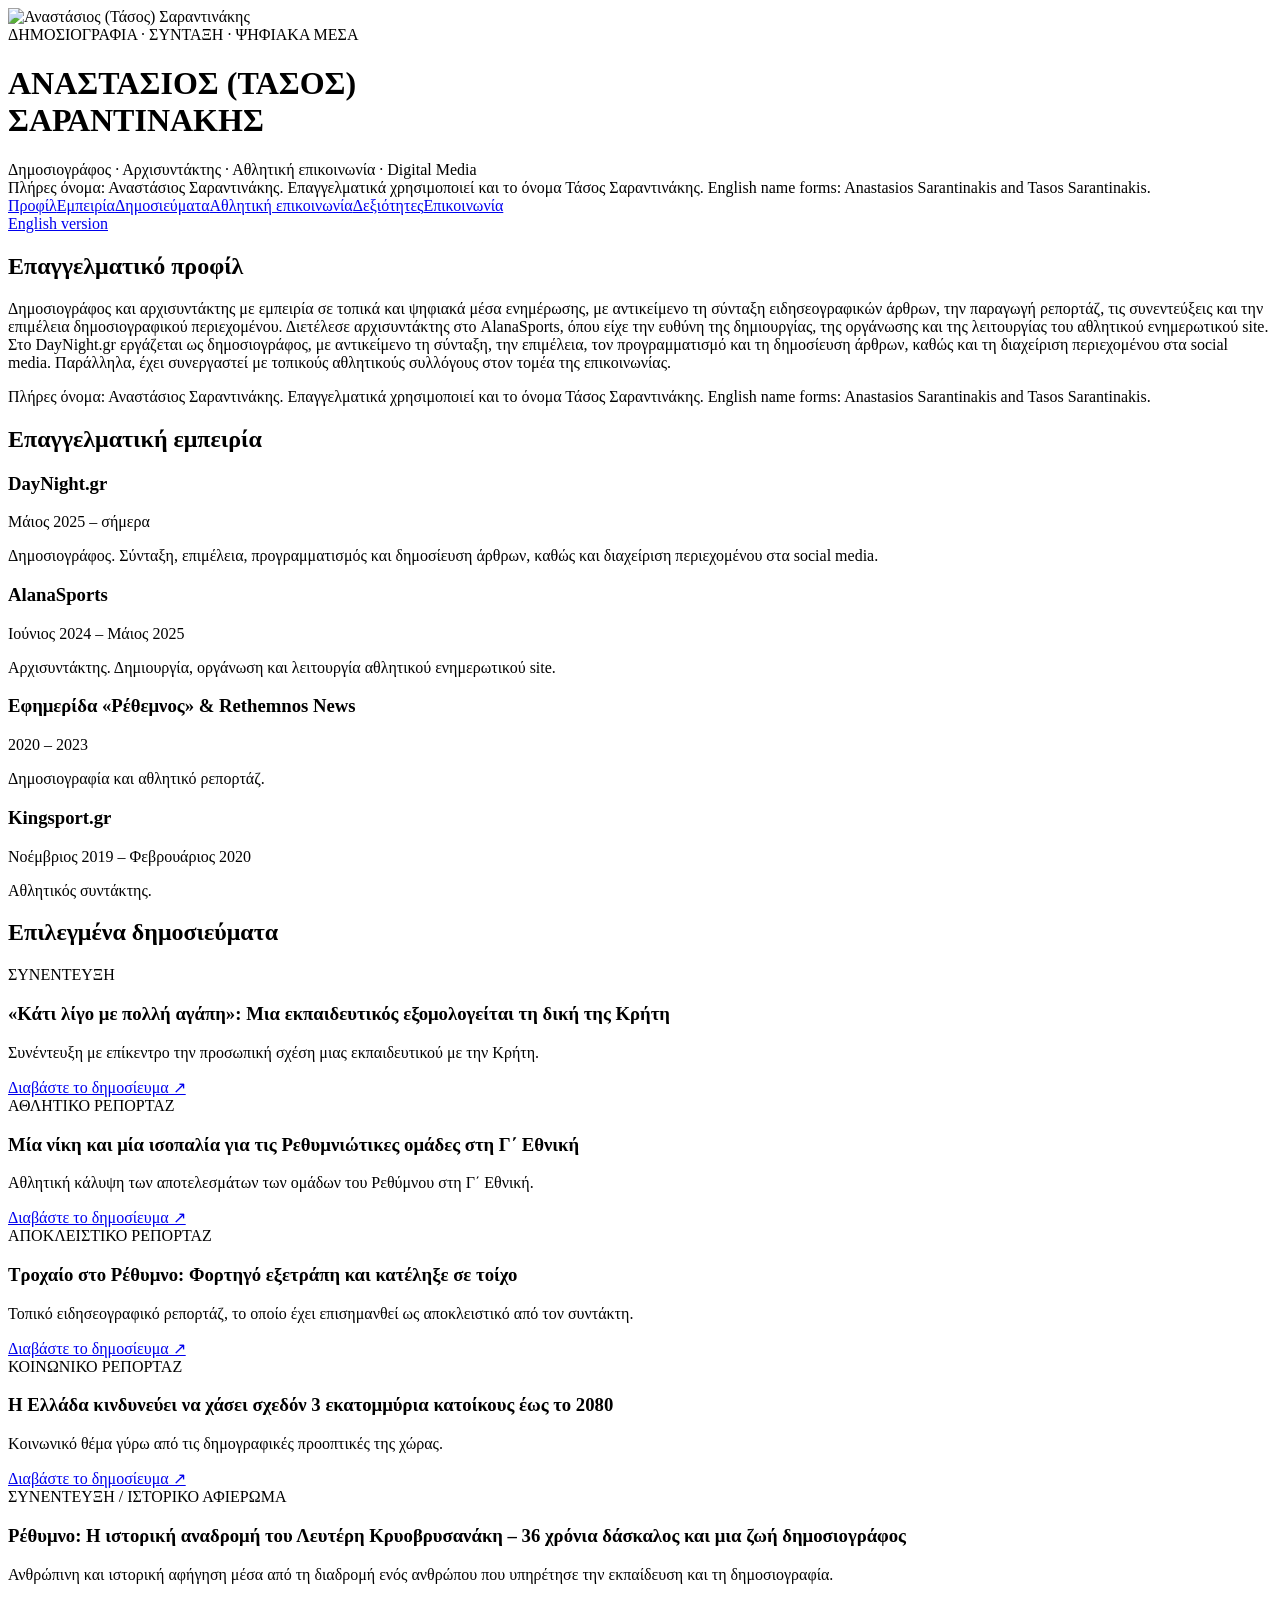
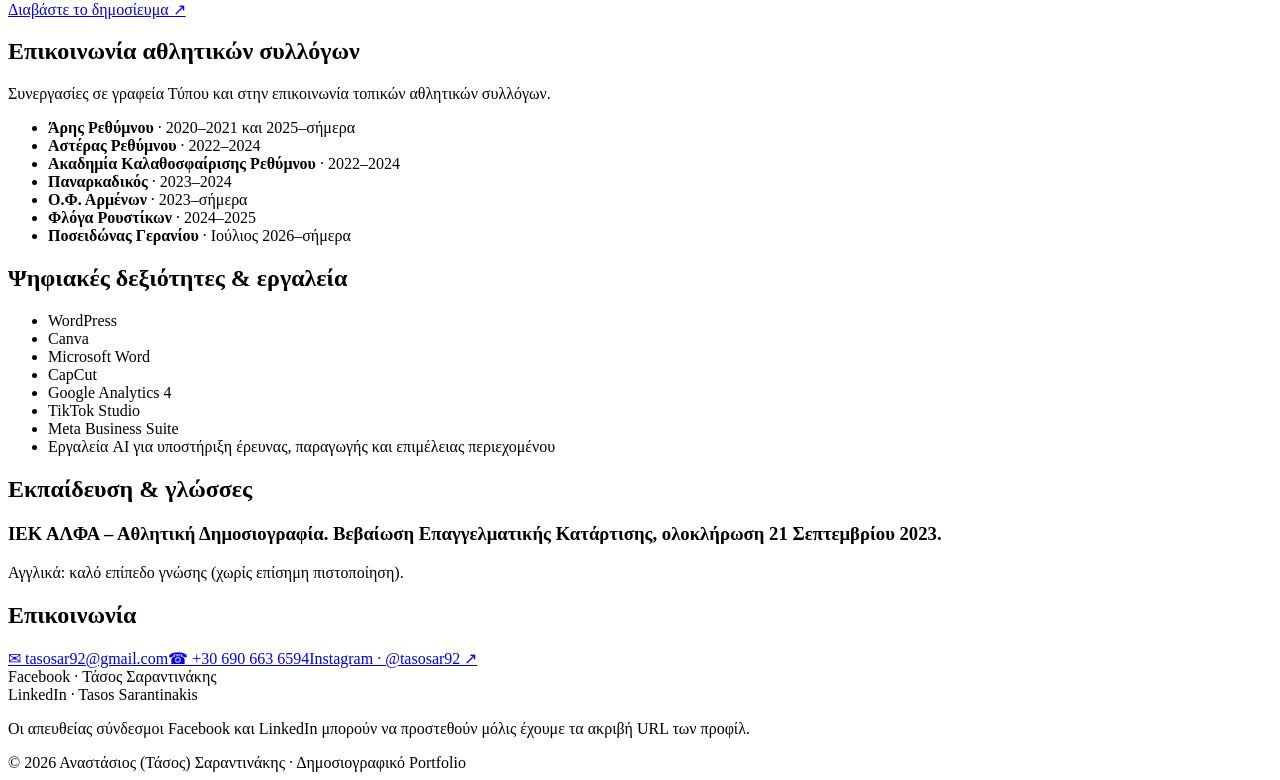
==== index.html @ f2f1db3d "Add files via upload" ====
<!doctype html>
<html lang="el"><head><meta charset="utf-8"><meta name="viewport" content="width=device-width,initial-scale=1">
<title>Αναστάσιος (Τάσος) Σαραντινάκης | Δημοσιογράφος</title><meta name="description" content="Το δημοσιογραφικό portfolio του Αναστάσιου (Τάσου) Σαραντινάκη: ρεπορτάζ, συνεντεύξεις, αθλητική επικοινωνία και ψηφιακά μέσα."><meta name="robots" content="index,follow,max-image-preview:large">
<meta name="author" content="Anastasios (Tasos) Sarantinakis"><meta name="keywords" content="Αναστάσιος Σαραντινάκης, Τάσος Σαραντινάκης, Anastasios Sarantinakis, Tasos Sarantinakis, journalist, δημοσιογράφος, sports journalist, αθλητική δημοσιογραφία">
<meta property="og:type" content="website"><meta property="og:title" content="Αναστάσιος (Τάσος) Σαραντινάκης | Δημοσιογράφος"><meta property="og:description" content="Το δημοσιογραφικό portfolio του Αναστάσιου (Τάσου) Σαραντινάκη: ρεπορτάζ, συνεντεύξεις, αθλητική επικοινωνία και ψηφιακά μέσα."><meta property="og:image" content="assets/tasos-sarantinakis.jpg"><meta name="twitter:card" content="summary_large_image">
<link rel="stylesheet" href="assets/style.css"><link rel="alternate" hreflang="el" href="index.html"><link rel="alternate" hreflang="en" href="en/index.html"><link rel="alternate" hreflang="x-default" href="index.html">
<script type="application/ld+json">{"@context":"https://schema.org","@type":"Person","name":"Anastasios Sarantinakis","alternateName":["Tasos Sarantinakis","Αναστάσιος Σαραντινάκης","Τάσος Σαραντινάκης"],"jobTitle":["Journalist","Editor","Sports Journalist"],"description":"Το δημοσιογραφικό portfolio του Αναστάσιου (Τάσου) Σαραντινάκη: ρεπορτάζ, συνεντεύξεις, αθλητική επικοινωνία και ψηφιακά μέσα.","image":"assets/tasos-sarantinakis.jpg","email":"mailto:tasosar92@gmail.com","telephone":"+306906636594","knowsLanguage":["Greek","English"],"sameAs":["https://www.instagram.com/tasosar92/"]}</script>
</head><body><header class="top"><div class="wrap hero"><img class="portrait" src="assets/tasos-sarantinakis.jpg" alt="Αναστάσιος (Τάσος) Σαραντινάκης"><div><div class="eyebrow">ΔΗΜΟΣΙΟΓΡΑΦΙΑ · ΣΥΝΤΑΞΗ · ΨΗΦΙΑΚΑ ΜΕΣΑ</div><h1>ΑΝΑΣΤΑΣΙΟΣ (ΤΑΣΟΣ)<br>ΣΑΡΑΝΤΙΝΑΚΗΣ</h1><div class="sub">Δημοσιογράφος · Αρχισυντάκτης · Αθλητική επικοινωνία · Digital Media</div><div class="aka">Πλήρες όνομα: Αναστάσιος Σαραντινάκης. Επαγγελματικά χρησιμοποιεί και το όνομα Τάσος Σαραντινάκης. English name forms: Anastasios Sarantinakis and Tasos Sarantinakis.</div><nav class="nav"><a href="#profile">Προφίλ</a><a href="#experience">Εμπειρία</a><a href="#publications">Δημοσιεύματα</a><a href="#sports">Αθλητική επικοινωνία</a><a href="#skills">Δεξιότητες</a><a href="#contact">Επικοινωνία</a></nav><a class="lang" href="en/index.html">English version</a></div></div></header>
<main class="wrap main"><section class="section" id="profile"><h2>Επαγγελματικό προφίλ</h2><p class="lead">Δημοσιογράφος και αρχισυντάκτης με εμπειρία σε τοπικά και ψηφιακά μέσα ενημέρωσης, με αντικείμενο τη σύνταξη ειδησεογραφικών άρθρων, την παραγωγή ρεπορτάζ, τις συνεντεύξεις και την επιμέλεια δημοσιογραφικού περιεχομένου. Διετέλεσε αρχισυντάκτης στο AlanaSports, όπου είχε την ευθύνη της δημιουργίας, της οργάνωσης και της λειτουργίας του αθλητικού ενημερωτικού site. Στο DayNight.gr εργάζεται ως δημοσιογράφος, με αντικείμενο τη σύνταξη, την επιμέλεια, τον προγραμματισμό και τη δημοσίευση άρθρων, καθώς και τη διαχείριση περιεχομένου στα social media. Παράλληλα, έχει συνεργαστεί με τοπικούς αθλητικούς συλλόγους στον τομέα της επικοινωνίας.</p><div class="identity-note">Πλήρες όνομα: Αναστάσιος Σαραντινάκης. Επαγγελματικά χρησιμοποιεί και το όνομα Τάσος Σαραντινάκης. English name forms: Anastasios Sarantinakis and Tasos Sarantinakis.</div></section>
<section class="section" id="experience"><h2>Επαγγελματική εμπειρία</h2><div class="grid"><div class="card"><h3>DayNight.gr</h3><div class="date">Μάιος 2025 – σήμερα</div><p>Δημοσιογράφος. Σύνταξη, επιμέλεια, προγραμματισμός και δημοσίευση άρθρων, καθώς και διαχείριση περιεχομένου στα social media.</p></div><div class="card"><h3>AlanaSports</h3><div class="date">Ιούνιος 2024 – Μάιος 2025</div><p>Αρχισυντάκτης. Δημιουργία, οργάνωση και λειτουργία αθλητικού ενημερωτικού site.</p></div><div class="card"><h3>Εφημερίδα «Ρέθεμνος» & Rethemnos News</h3><div class="date">2020 – 2023</div><p>Δημοσιογραφία και αθλητικό ρεπορτάζ.</p></div><div class="card"><h3>Kingsport.gr</h3><div class="date">Νοέμβριος 2019 – Φεβρουάριος 2020</div><p>Αθλητικός συντάκτης.</p></div></div></section>
<section class="section" id="publications"><h2>Επιλεγμένα δημοσιεύματα</h2><div class="grid"><article class="card pub"><span class="tag">ΣΥΝΕΝΤΕΥΞΗ</span><h3>«Κάτι λίγο με πολλή αγάπη»: Μια εκπαιδευτικός εξομολογείται τη δική της Κρήτη</h3><p>Συνέντευξη με επίκεντρο την προσωπική σχέση μιας εκπαιδευτικού με την Κρήτη.</p><a href="https://www.daynight.gr/kriti/rethymno/kati-ligo-me-polli-agapi-mia-ekpaideftikos-exomologeitai-ti-diki-tis-kriti/" target="_blank" rel="noopener">Διαβάστε το δημοσίευμα ↗</a></article><article class="card pub"><span class="tag">ΑΘΛΗΤΙΚΟ ΡΕΠΟΡΤΑΖ</span><h3>Μία νίκη και μία ισοπαλία για τις Ρεθυμνιώτικες ομάδες στη Γ΄ Εθνική</h3><p>Αθλητική κάλυψη των αποτελεσμάτων των ομάδων του Ρεθύμνου στη Γ΄ Εθνική.</p><a href="https://www.daynight.gr/plus/sports/podosfairo/mia-niki-kai-mia-isopalia-gia-tis-rethymniotikes-omades-sti-g%CE%84-ethniki/" target="_blank" rel="noopener">Διαβάστε το δημοσίευμα ↗</a></article><article class="card pub"><span class="tag">ΑΠΟΚΛΕΙΣΤΙΚΟ ΡΕΠΟΡΤΑΖ</span><h3>Τροχαίο στο Ρέθυμνο: Φορτηγό εξετράπη και κατέληξε σε τοίχο</h3><p>Τοπικό ειδησεογραφικό ρεπορτάζ, το οποίο έχει επισημανθεί ως αποκλειστικό από τον συντάκτη.</p><a href="https://www.daynight.gr/kriti/rethymno/trochaio-sto-rethymno-fortigo-exetrapi-kai-katelixe-se-toichof/" target="_blank" rel="noopener">Διαβάστε το δημοσίευμα ↗</a></article><article class="card pub"><span class="tag">ΚΟΙΝΩΝΙΚΟ ΡΕΠΟΡΤΑΖ</span><h3>Η Ελλάδα κινδυνεύει να χάσει σχεδόν 3 εκατομμύρια κατοίκους έως το 2080</h3><p>Κοινωνικό θέμα γύρω από τις δημογραφικές προοπτικές της χώρας.</p><a href="https://www.daynight.gr/ellada/society/i-ellada-kindynevei-na-chasei-schedon-3-ekatommyria-katoikous-eos-to-2080/" target="_blank" rel="noopener">Διαβάστε το δημοσίευμα ↗</a></article><article class="card pub"><span class="tag">ΣΥΝΕΝΤΕΥΞΗ / ΙΣΤΟΡΙΚΟ ΑΦΙΕΡΩΜΑ</span><h3>Ρέθυμνο: Η ιστορική αναδρομή του Λευτέρη Κρυοβρυσανάκη – 36 χρόνια δάσκαλος και μια ζωή δημοσιογράφος</h3><p>Ανθρώπινη και ιστορική αφήγηση μέσα από τη διαδρομή ενός ανθρώπου που υπηρέτησε την εκπαίδευση και τη δημοσιογραφία.</p><a href="https://www.daynight.gr/kriti/rethymno/rethymno-i-istoriki-anadromi-tou-lefteri-kryovrysanaki-36-chronia-daskalos-kai-mia-zoi-dimosiografos/" target="_blank" rel="noopener">Διαβάστε το δημοσίευμα ↗</a></article></div></section>
<section class="section" id="sports"><h2>Επικοινωνία αθλητικών συλλόγων</h2><p>Συνεργασίες σε γραφεία Τύπου και στην επικοινωνία τοπικών αθλητικών συλλόγων.</p><ul class="clubs"><li><strong>Άρης Ρεθύμνου</strong> <span class="muted">· 2020–2021 και 2025–σήμερα</span></li><li><strong>Αστέρας Ρεθύμνου</strong> <span class="muted">· 2022–2024</span></li><li><strong>Ακαδημία Καλαθοσφαίρισης Ρεθύμνου</strong> <span class="muted">· 2022–2024</span></li><li><strong>Παναρκαδικός</strong> <span class="muted">· 2023–2024</span></li><li><strong>Ο.Φ. Αρμένων</strong> <span class="muted">· 2023–σήμερα</span></li><li><strong>Φλόγα Ρουστίκων</strong> <span class="muted">· 2024–2025</span></li><li><strong>Ποσειδώνας Γερανίου</strong> <span class="muted">· Ιούλιος 2026–σήμερα</span></li></ul></section>
<section class="section" id="skills"><h2>Ψηφιακές δεξιότητες & εργαλεία</h2><ul class="skills"><li>WordPress</li><li>Canva</li><li>Microsoft Word</li><li>CapCut</li><li>Google Analytics 4</li><li>TikTok Studio</li><li>Meta Business Suite</li><li>Εργαλεία AI για υποστήριξη έρευνας, παραγωγής και επιμέλειας περιεχομένου</li></ul></section>
<section class="section" id="education"><h2>Εκπαίδευση & γλώσσες</h2><div class="card"><h3>ΙΕΚ ΑΛΦΑ – Αθλητική Δημοσιογραφία. Βεβαίωση Επαγγελματικής Κατάρτισης, ολοκλήρωση 21 Σεπτεμβρίου 2023.</h3><p>Αγγλικά: καλό επίπεδο γνώσης (χωρίς επίσημη πιστοποίηση).</p></div></section>
<section class="section" id="contact"><h2>Επικοινωνία</h2><div class="contact"><a href="mailto:tasosar92@gmail.com">✉ tasosar92@gmail.com</a><a href="tel:+306906636594">☎ +30 690 663 6594</a><a href="https://www.instagram.com/tasosar92/" target="_blank" rel="noopener">Instagram · @tasosar92 ↗</a><div>Facebook · Τάσος Σαραντινάκης</div><div>LinkedIn · Tasos Sarantinakis</div></div><p class="small">Οι απευθείας σύνδεσμοι Facebook και LinkedIn μπορούν να προστεθούν μόλις έχουμε τα ακριβή URL των προφίλ.</p></section>
<footer class="footer">© 2026 Αναστάσιος (Τάσος) Σαραντινάκης · Δημοσιογραφικό Portfolio</footer></main></body></html>
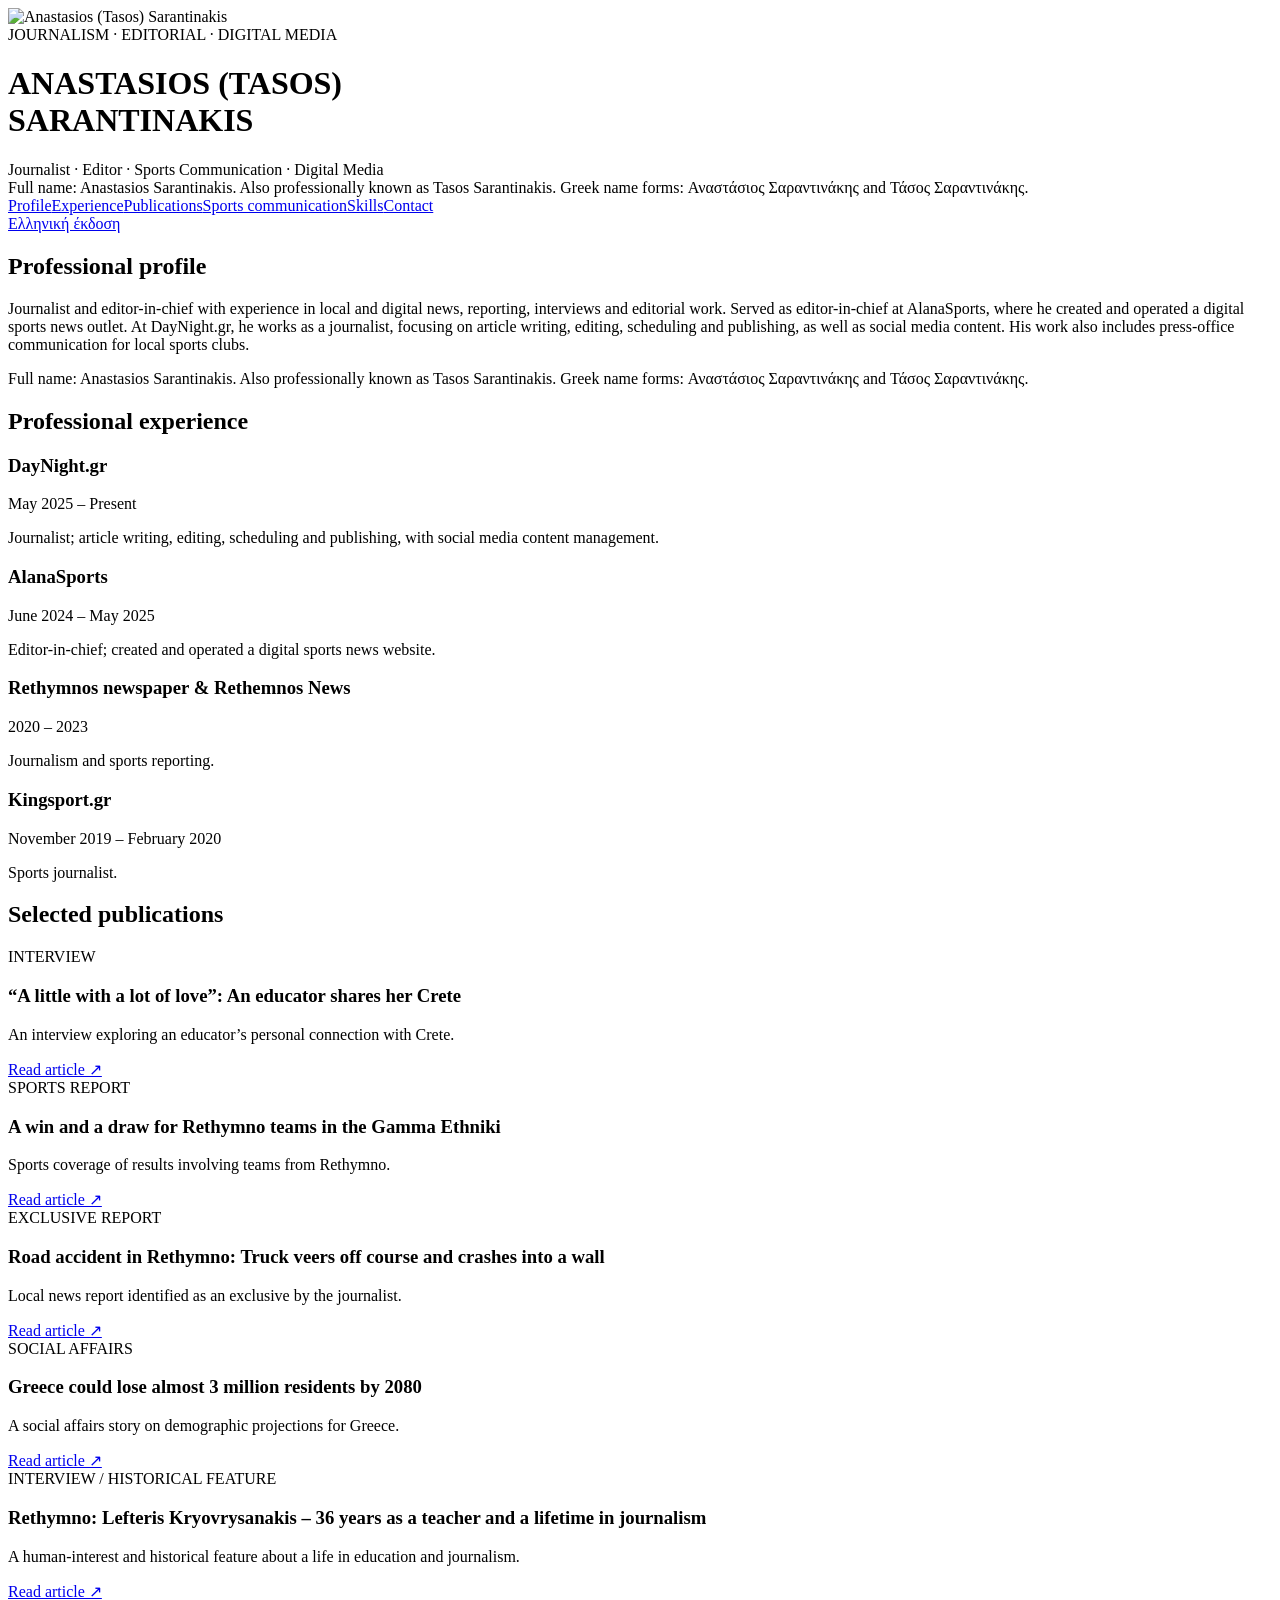
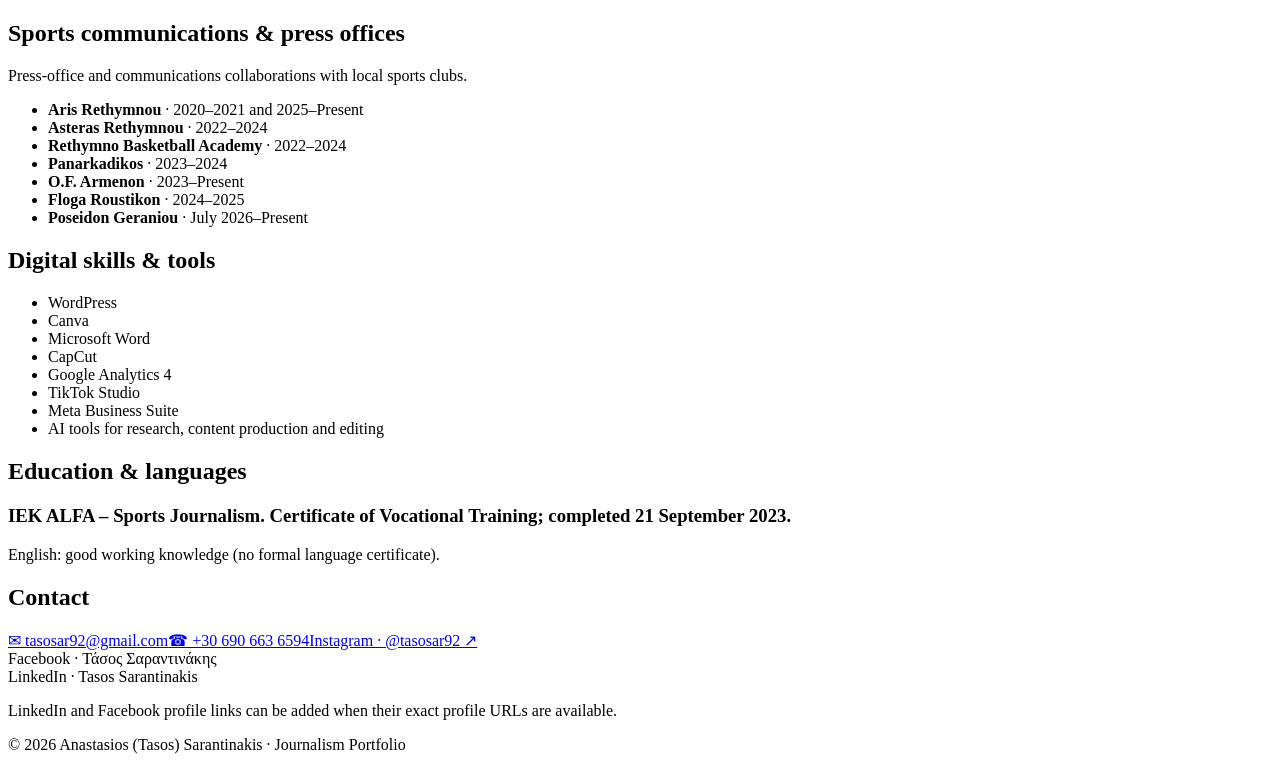
==== commit ec43103c: "Add files via upload" ====
--- a/index.html
+++ b/index.html
@@ -1,16 +1,16 @@
 <!doctype html>
-<html lang="el"><head><meta charset="utf-8"><meta name="viewport" content="width=device-width,initial-scale=1">
-<title>Αναστάσιος (Τάσος) Σαραντινάκης | Δημοσιογράφος</title><meta name="description" content="Το δημοσιογραφικό portfolio του Αναστάσιου (Τάσου) Σαραντινάκη: ρεπορτάζ, συνεντεύξεις, αθλητική επικοινωνία και ψηφιακά μέσα."><meta name="robots" content="index,follow,max-image-preview:large">
+<html lang="en"><head><meta charset="utf-8"><meta name="viewport" content="width=device-width,initial-scale=1">
+<title>Anastasios (Tasos) Sarantinakis | Journalist & Digital Media</title><meta name="description" content="Portfolio of Anastasios (Tasos) Sarantinakis: journalism, reporting, interviews, sports communication and digital media."><meta name="robots" content="index,follow,max-image-preview:large">
 <meta name="author" content="Anastasios (Tasos) Sarantinakis"><meta name="keywords" content="Αναστάσιος Σαραντινάκης, Τάσος Σαραντινάκης, Anastasios Sarantinakis, Tasos Sarantinakis, journalist, δημοσιογράφος, sports journalist, αθλητική δημοσιογραφία">
-<meta property="og:type" content="website"><meta property="og:title" content="Αναστάσιος (Τάσος) Σαραντινάκης | Δημοσιογράφος"><meta property="og:description" content="Το δημοσιογραφικό portfolio του Αναστάσιου (Τάσου) Σαραντινάκη: ρεπορτάζ, συνεντεύξεις, αθλητική επικοινωνία και ψηφιακά μέσα."><meta property="og:image" content="assets/tasos-sarantinakis.jpg"><meta name="twitter:card" content="summary_large_image">
-<link rel="stylesheet" href="assets/style.css"><link rel="alternate" hreflang="el" href="index.html"><link rel="alternate" hreflang="en" href="en/index.html"><link rel="alternate" hreflang="x-default" href="index.html">
-<script type="application/ld+json">{"@context":"https://schema.org","@type":"Person","name":"Anastasios Sarantinakis","alternateName":["Tasos Sarantinakis","Αναστάσιος Σαραντινάκης","Τάσος Σαραντινάκης"],"jobTitle":["Journalist","Editor","Sports Journalist"],"description":"Το δημοσιογραφικό portfolio του Αναστάσιου (Τάσου) Σαραντινάκη: ρεπορτάζ, συνεντεύξεις, αθλητική επικοινωνία και ψηφιακά μέσα.","image":"assets/tasos-sarantinakis.jpg","email":"mailto:tasosar92@gmail.com","telephone":"+306906636594","knowsLanguage":["Greek","English"],"sameAs":["https://www.instagram.com/tasosar92/"]}</script>
-</head><body><header class="top"><div class="wrap hero"><img class="portrait" src="assets/tasos-sarantinakis.jpg" alt="Αναστάσιος (Τάσος) Σαραντινάκης"><div><div class="eyebrow">ΔΗΜΟΣΙΟΓΡΑΦΙΑ · ΣΥΝΤΑΞΗ · ΨΗΦΙΑΚΑ ΜΕΣΑ</div><h1>ΑΝΑΣΤΑΣΙΟΣ (ΤΑΣΟΣ)<br>ΣΑΡΑΝΤΙΝΑΚΗΣ</h1><div class="sub">Δημοσιογράφος · Αρχισυντάκτης · Αθλητική επικοινωνία · Digital Media</div><div class="aka">Πλήρες όνομα: Αναστάσιος Σαραντινάκης. Επαγγελματικά χρησιμοποιεί και το όνομα Τάσος Σαραντινάκης. English name forms: Anastasios Sarantinakis and Tasos Sarantinakis.</div><nav class="nav"><a href="#profile">Προφίλ</a><a href="#experience">Εμπειρία</a><a href="#publications">Δημοσιεύματα</a><a href="#sports">Αθλητική επικοινωνία</a><a href="#skills">Δεξιότητες</a><a href="#contact">Επικοινωνία</a></nav><a class="lang" href="en/index.html">English version</a></div></div></header>
-<main class="wrap main"><section class="section" id="profile"><h2>Επαγγελματικό προφίλ</h2><p class="lead">Δημοσιογράφος και αρχισυντάκτης με εμπειρία σε τοπικά και ψηφιακά μέσα ενημέρωσης, με αντικείμενο τη σύνταξη ειδησεογραφικών άρθρων, την παραγωγή ρεπορτάζ, τις συνεντεύξεις και την επιμέλεια δημοσιογραφικού περιεχομένου. Διετέλεσε αρχισυντάκτης στο AlanaSports, όπου είχε την ευθύνη της δημιουργίας, της οργάνωσης και της λειτουργίας του αθλητικού ενημερωτικού site. Στο DayNight.gr εργάζεται ως δημοσιογράφος, με αντικείμενο τη σύνταξη, την επιμέλεια, τον προγραμματισμό και τη δημοσίευση άρθρων, καθώς και τη διαχείριση περιεχομένου στα social media. Παράλληλα, έχει συνεργαστεί με τοπικούς αθλητικούς συλλόγους στον τομέα της επικοινωνίας.</p><div class="identity-note">Πλήρες όνομα: Αναστάσιος Σαραντινάκης. Επαγγελματικά χρησιμοποιεί και το όνομα Τάσος Σαραντινάκης. English name forms: Anastasios Sarantinakis and Tasos Sarantinakis.</div></section>
-<section class="section" id="experience"><h2>Επαγγελματική εμπειρία</h2><div class="grid"><div class="card"><h3>DayNight.gr</h3><div class="date">Μάιος 2025 – σήμερα</div><p>Δημοσιογράφος. Σύνταξη, επιμέλεια, προγραμματισμός και δημοσίευση άρθρων, καθώς και διαχείριση περιεχομένου στα social media.</p></div><div class="card"><h3>AlanaSports</h3><div class="date">Ιούνιος 2024 – Μάιος 2025</div><p>Αρχισυντάκτης. Δημιουργία, οργάνωση και λειτουργία αθλητικού ενημερωτικού site.</p></div><div class="card"><h3>Εφημερίδα «Ρέθεμνος» & Rethemnos News</h3><div class="date">2020 – 2023</div><p>Δημοσιογραφία και αθλητικό ρεπορτάζ.</p></div><div class="card"><h3>Kingsport.gr</h3><div class="date">Νοέμβριος 2019 – Φεβρουάριος 2020</div><p>Αθλητικός συντάκτης.</p></div></div></section>
-<section class="section" id="publications"><h2>Επιλεγμένα δημοσιεύματα</h2><div class="grid"><article class="card pub"><span class="tag">ΣΥΝΕΝΤΕΥΞΗ</span><h3>«Κάτι λίγο με πολλή αγάπη»: Μια εκπαιδευτικός εξομολογείται τη δική της Κρήτη</h3><p>Συνέντευξη με επίκεντρο την προσωπική σχέση μιας εκπαιδευτικού με την Κρήτη.</p><a href="https://www.daynight.gr/kriti/rethymno/kati-ligo-me-polli-agapi-mia-ekpaideftikos-exomologeitai-ti-diki-tis-kriti/" target="_blank" rel="noopener">Διαβάστε το δημοσίευμα ↗</a></article><article class="card pub"><span class="tag">ΑΘΛΗΤΙΚΟ ΡΕΠΟΡΤΑΖ</span><h3>Μία νίκη και μία ισοπαλία για τις Ρεθυμνιώτικες ομάδες στη Γ΄ Εθνική</h3><p>Αθλητική κάλυψη των αποτελεσμάτων των ομάδων του Ρεθύμνου στη Γ΄ Εθνική.</p><a href="https://www.daynight.gr/plus/sports/podosfairo/mia-niki-kai-mia-isopalia-gia-tis-rethymniotikes-omades-sti-g%CE%84-ethniki/" target="_blank" rel="noopener">Διαβάστε το δημοσίευμα ↗</a></article><article class="card pub"><span class="tag">ΑΠΟΚΛΕΙΣΤΙΚΟ ΡΕΠΟΡΤΑΖ</span><h3>Τροχαίο στο Ρέθυμνο: Φορτηγό εξετράπη και κατέληξε σε τοίχο</h3><p>Τοπικό ειδησεογραφικό ρεπορτάζ, το οποίο έχει επισημανθεί ως αποκλειστικό από τον συντάκτη.</p><a href="https://www.daynight.gr/kriti/rethymno/trochaio-sto-rethymno-fortigo-exetrapi-kai-katelixe-se-toichof/" target="_blank" rel="noopener">Διαβάστε το δημοσίευμα ↗</a></article><article class="card pub"><span class="tag">ΚΟΙΝΩΝΙΚΟ ΡΕΠΟΡΤΑΖ</span><h3>Η Ελλάδα κινδυνεύει να χάσει σχεδόν 3 εκατομμύρια κατοίκους έως το 2080</h3><p>Κοινωνικό θέμα γύρω από τις δημογραφικές προοπτικές της χώρας.</p><a href="https://www.daynight.gr/ellada/society/i-ellada-kindynevei-na-chasei-schedon-3-ekatommyria-katoikous-eos-to-2080/" target="_blank" rel="noopener">Διαβάστε το δημοσίευμα ↗</a></article><article class="card pub"><span class="tag">ΣΥΝΕΝΤΕΥΞΗ / ΙΣΤΟΡΙΚΟ ΑΦΙΕΡΩΜΑ</span><h3>Ρέθυμνο: Η ιστορική αναδρομή του Λευτέρη Κρυοβρυσανάκη – 36 χρόνια δάσκαλος και μια ζωή δημοσιογράφος</h3><p>Ανθρώπινη και ιστορική αφήγηση μέσα από τη διαδρομή ενός ανθρώπου που υπηρέτησε την εκπαίδευση και τη δημοσιογραφία.</p><a href="https://www.daynight.gr/kriti/rethymno/rethymno-i-istoriki-anadromi-tou-lefteri-kryovrysanaki-36-chronia-daskalos-kai-mia-zoi-dimosiografos/" target="_blank" rel="noopener">Διαβάστε το δημοσίευμα ↗</a></article></div></section>
-<section class="section" id="sports"><h2>Επικοινωνία αθλητικών συλλόγων</h2><p>Συνεργασίες σε γραφεία Τύπου και στην επικοινωνία τοπικών αθλητικών συλλόγων.</p><ul class="clubs"><li><strong>Άρης Ρεθύμνου</strong> <span class="muted">· 2020–2021 και 2025–σήμερα</span></li><li><strong>Αστέρας Ρεθύμνου</strong> <span class="muted">· 2022–2024</span></li><li><strong>Ακαδημία Καλαθοσφαίρισης Ρεθύμνου</strong> <span class="muted">· 2022–2024</span></li><li><strong>Παναρκαδικός</strong> <span class="muted">· 2023–2024</span></li><li><strong>Ο.Φ. Αρμένων</strong> <span class="muted">· 2023–σήμερα</span></li><li><strong>Φλόγα Ρουστίκων</strong> <span class="muted">· 2024–2025</span></li><li><strong>Ποσειδώνας Γερανίου</strong> <span class="muted">· Ιούλιος 2026–σήμερα</span></li></ul></section>
-<section class="section" id="skills"><h2>Ψηφιακές δεξιότητες & εργαλεία</h2><ul class="skills"><li>WordPress</li><li>Canva</li><li>Microsoft Word</li><li>CapCut</li><li>Google Analytics 4</li><li>TikTok Studio</li><li>Meta Business Suite</li><li>Εργαλεία AI για υποστήριξη έρευνας, παραγωγής και επιμέλειας περιεχομένου</li></ul></section>
-<section class="section" id="education"><h2>Εκπαίδευση & γλώσσες</h2><div class="card"><h3>ΙΕΚ ΑΛΦΑ – Αθλητική Δημοσιογραφία. Βεβαίωση Επαγγελματικής Κατάρτισης, ολοκλήρωση 21 Σεπτεμβρίου 2023.</h3><p>Αγγλικά: καλό επίπεδο γνώσης (χωρίς επίσημη πιστοποίηση).</p></div></section>
-<section class="section" id="contact"><h2>Επικοινωνία</h2><div class="contact"><a href="mailto:tasosar92@gmail.com">✉ tasosar92@gmail.com</a><a href="tel:+306906636594">☎ +30 690 663 6594</a><a href="https://www.instagram.com/tasosar92/" target="_blank" rel="noopener">Instagram · @tasosar92 ↗</a><div>Facebook · Τάσος Σαραντινάκης</div><div>LinkedIn · Tasos Sarantinakis</div></div><p class="small">Οι απευθείας σύνδεσμοι Facebook και LinkedIn μπορούν να προστεθούν μόλις έχουμε τα ακριβή URL των προφίλ.</p></section>
-<footer class="footer">© 2026 Αναστάσιος (Τάσος) Σαραντινάκης · Δημοσιογραφικό Portfolio</footer></main></body></html>+<meta property="og:type" content="website"><meta property="og:title" content="Anastasios (Tasos) Sarantinakis | Journalist & Digital Media"><meta property="og:description" content="Portfolio of Anastasios (Tasos) Sarantinakis: journalism, reporting, interviews, sports communication and digital media."><meta property="og:image" content="../assets/tasos-sarantinakis.jpg"><meta name="twitter:card" content="summary_large_image">
+<link rel="stylesheet" href="../assets/style.css"><link rel="alternate" hreflang="el" href="../index.html"><link rel="alternate" hreflang="en" href="index.html"><link rel="alternate" hreflang="x-default" href="../index.html">
+<script type="application/ld+json">{"@context":"https://schema.org","@type":"Person","name":"Anastasios Sarantinakis","alternateName":["Tasos Sarantinakis","Αναστάσιος Σαραντινάκης","Τάσος Σαραντινάκης"],"jobTitle":["Journalist","Editor","Sports Journalist"],"description":"Portfolio of Anastasios (Tasos) Sarantinakis: journalism, reporting, interviews, sports communication and digital media.","image":"../assets/tasos-sarantinakis.jpg","email":"mailto:tasosar92@gmail.com","telephone":"+306906636594","knowsLanguage":["Greek","English"],"sameAs":["https://www.instagram.com/tasosar92/"]}</script>
+</head><body><header class="top"><div class="wrap hero"><img class="portrait" src="../assets/tasos-sarantinakis.jpg" alt="Anastasios (Tasos) Sarantinakis"><div><div class="eyebrow">JOURNALISM · EDITORIAL · DIGITAL MEDIA</div><h1>ANASTASIOS (TASOS)<br>SARANTINAKIS</h1><div class="sub">Journalist · Editor · Sports Communication · Digital Media</div><div class="aka">Full name: Anastasios Sarantinakis. Also professionally known as Tasos Sarantinakis. Greek name forms: Αναστάσιος Σαραντινάκης and Τάσος Σαραντινάκης.</div><nav class="nav"><a href="#profile">Profile</a><a href="#experience">Experience</a><a href="#publications">Publications</a><a href="#sports">Sports communication</a><a href="#skills">Skills</a><a href="#contact">Contact</a></nav><a class="lang" href="../index.html">Ελληνική έκδοση</a></div></div></header>
+<main class="wrap main"><section class="section" id="profile"><h2>Professional profile</h2><p class="lead">Journalist and editor-in-chief with experience in local and digital news, reporting, interviews and editorial work. Served as editor-in-chief at AlanaSports, where he created and operated a digital sports news outlet. At DayNight.gr, he works as a journalist, focusing on article writing, editing, scheduling and publishing, as well as social media content. His work also includes press-office communication for local sports clubs.</p><div class="identity-note">Full name: Anastasios Sarantinakis. Also professionally known as Tasos Sarantinakis. Greek name forms: Αναστάσιος Σαραντινάκης and Τάσος Σαραντινάκης.</div></section>
+<section class="section" id="experience"><h2>Professional experience</h2><div class="grid"><div class="card"><h3>DayNight.gr</h3><div class="date">May 2025 – Present</div><p>Journalist; article writing, editing, scheduling and publishing, with social media content management.</p></div><div class="card"><h3>AlanaSports</h3><div class="date">June 2024 – May 2025</div><p>Editor-in-chief; created and operated a digital sports news website.</p></div><div class="card"><h3>Rethymnos newspaper & Rethemnos News</h3><div class="date">2020 – 2023</div><p>Journalism and sports reporting.</p></div><div class="card"><h3>Kingsport.gr</h3><div class="date">November 2019 – February 2020</div><p>Sports journalist.</p></div></div></section>
+<section class="section" id="publications"><h2>Selected publications</h2><div class="grid"><article class="card pub"><span class="tag">INTERVIEW</span><h3>“A little with a lot of love”: An educator shares her Crete</h3><p>An interview exploring an educator’s personal connection with Crete.</p><a href="https://www.daynight.gr/kriti/rethymno/kati-ligo-me-polli-agapi-mia-ekpaideftikos-exomologeitai-ti-diki-tis-kriti/" target="_blank" rel="noopener">Read article ↗</a></article><article class="card pub"><span class="tag">SPORTS REPORT</span><h3>A win and a draw for Rethymno teams in the Gamma Ethniki</h3><p>Sports coverage of results involving teams from Rethymno.</p><a href="https://www.daynight.gr/plus/sports/podosfairo/mia-niki-kai-mia-isopalia-gia-tis-rethymniotikes-omades-sti-g%CE%84-ethniki/" target="_blank" rel="noopener">Read article ↗</a></article><article class="card pub"><span class="tag">EXCLUSIVE REPORT</span><h3>Road accident in Rethymno: Truck veers off course and crashes into a wall</h3><p>Local news report identified as an exclusive by the journalist.</p><a href="https://www.daynight.gr/kriti/rethymno/trochaio-sto-rethymno-fortigo-exetrapi-kai-katelixe-se-toichof/" target="_blank" rel="noopener">Read article ↗</a></article><article class="card pub"><span class="tag">SOCIAL AFFAIRS</span><h3>Greece could lose almost 3 million residents by 2080</h3><p>A social affairs story on demographic projections for Greece.</p><a href="https://www.daynight.gr/ellada/society/i-ellada-kindynevei-na-chasei-schedon-3-ekatommyria-katoikous-eos-to-2080/" target="_blank" rel="noopener">Read article ↗</a></article><article class="card pub"><span class="tag">INTERVIEW / HISTORICAL FEATURE</span><h3>Rethymno: Lefteris Kryovrysanakis – 36 years as a teacher and a lifetime in journalism</h3><p>A human-interest and historical feature about a life in education and journalism.</p><a href="https://www.daynight.gr/kriti/rethymno/rethymno-i-istoriki-anadromi-tou-lefteri-kryovrysanaki-36-chronia-daskalos-kai-mia-zoi-dimosiografos/" target="_blank" rel="noopener">Read article ↗</a></article></div></section>
+<section class="section" id="sports"><h2>Sports communications & press offices</h2><p>Press-office and communications collaborations with local sports clubs.</p><ul class="clubs"><li><strong>Aris Rethymnou</strong> <span class="muted">· 2020–2021 and 2025–Present</span></li><li><strong>Asteras Rethymnou</strong> <span class="muted">· 2022–2024</span></li><li><strong>Rethymno Basketball Academy</strong> <span class="muted">· 2022–2024</span></li><li><strong>Panarkadikos</strong> <span class="muted">· 2023–2024</span></li><li><strong>O.F. Armenon</strong> <span class="muted">· 2023–Present</span></li><li><strong>Floga Roustikon</strong> <span class="muted">· 2024–2025</span></li><li><strong>Poseidon Geraniou</strong> <span class="muted">· July 2026–Present</span></li></ul></section>
+<section class="section" id="skills"><h2>Digital skills & tools</h2><ul class="skills"><li>WordPress</li><li>Canva</li><li>Microsoft Word</li><li>CapCut</li><li>Google Analytics 4</li><li>TikTok Studio</li><li>Meta Business Suite</li><li>AI tools for research, content production and editing</li></ul></section>
+<section class="section" id="education"><h2>Education & languages</h2><div class="card"><h3>IEK ALFA – Sports Journalism. Certificate of Vocational Training; completed 21 September 2023.</h3><p>English: good working knowledge (no formal language certificate).</p></div></section>
+<section class="section" id="contact"><h2>Contact</h2><div class="contact"><a href="mailto:tasosar92@gmail.com">✉ tasosar92@gmail.com</a><a href="tel:+306906636594">☎ +30 690 663 6594</a><a href="https://www.instagram.com/tasosar92/" target="_blank" rel="noopener">Instagram · @tasosar92 ↗</a><div>Facebook · Τάσος Σαραντινάκης</div><div>LinkedIn · Tasos Sarantinakis</div></div><p class="small">LinkedIn and Facebook profile links can be added when their exact profile URLs are available.</p></section>
+<footer class="footer">© 2026 Anastasios (Tasos) Sarantinakis · Journalism Portfolio</footer></main></body></html>
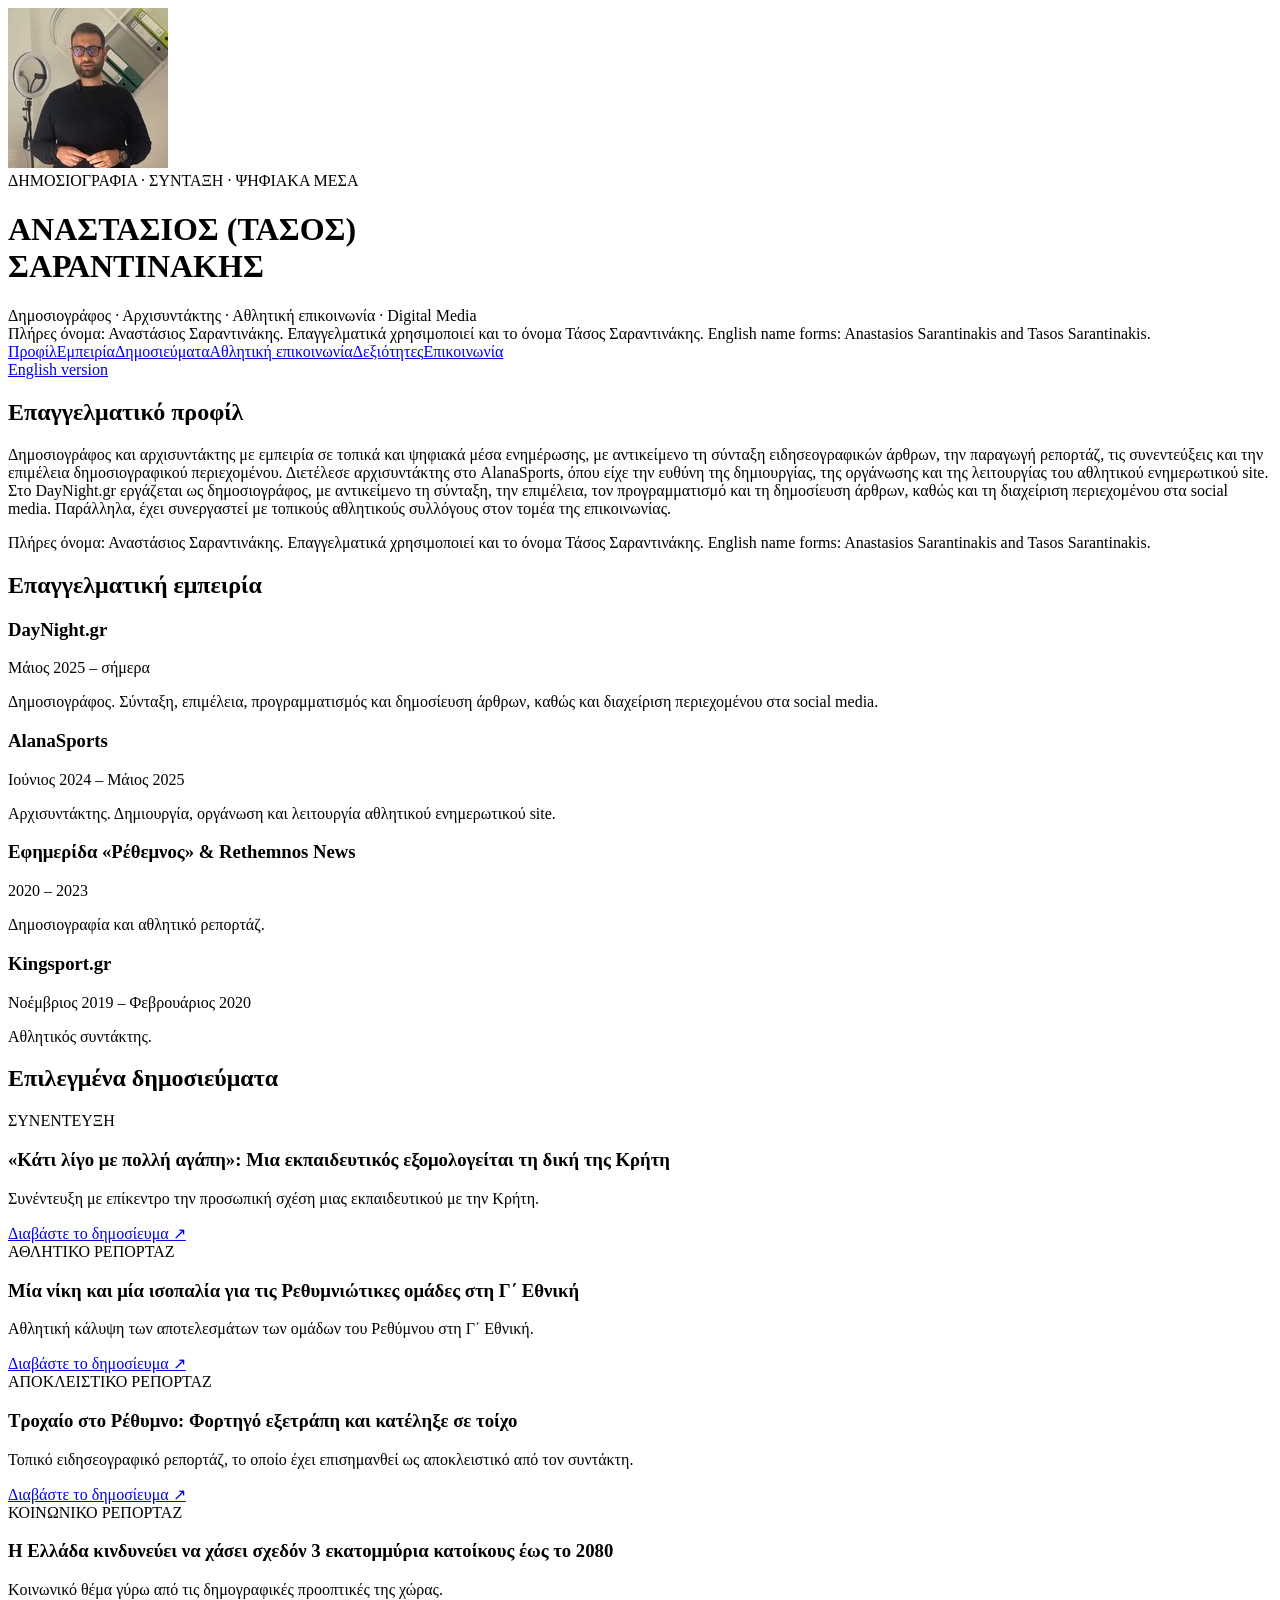
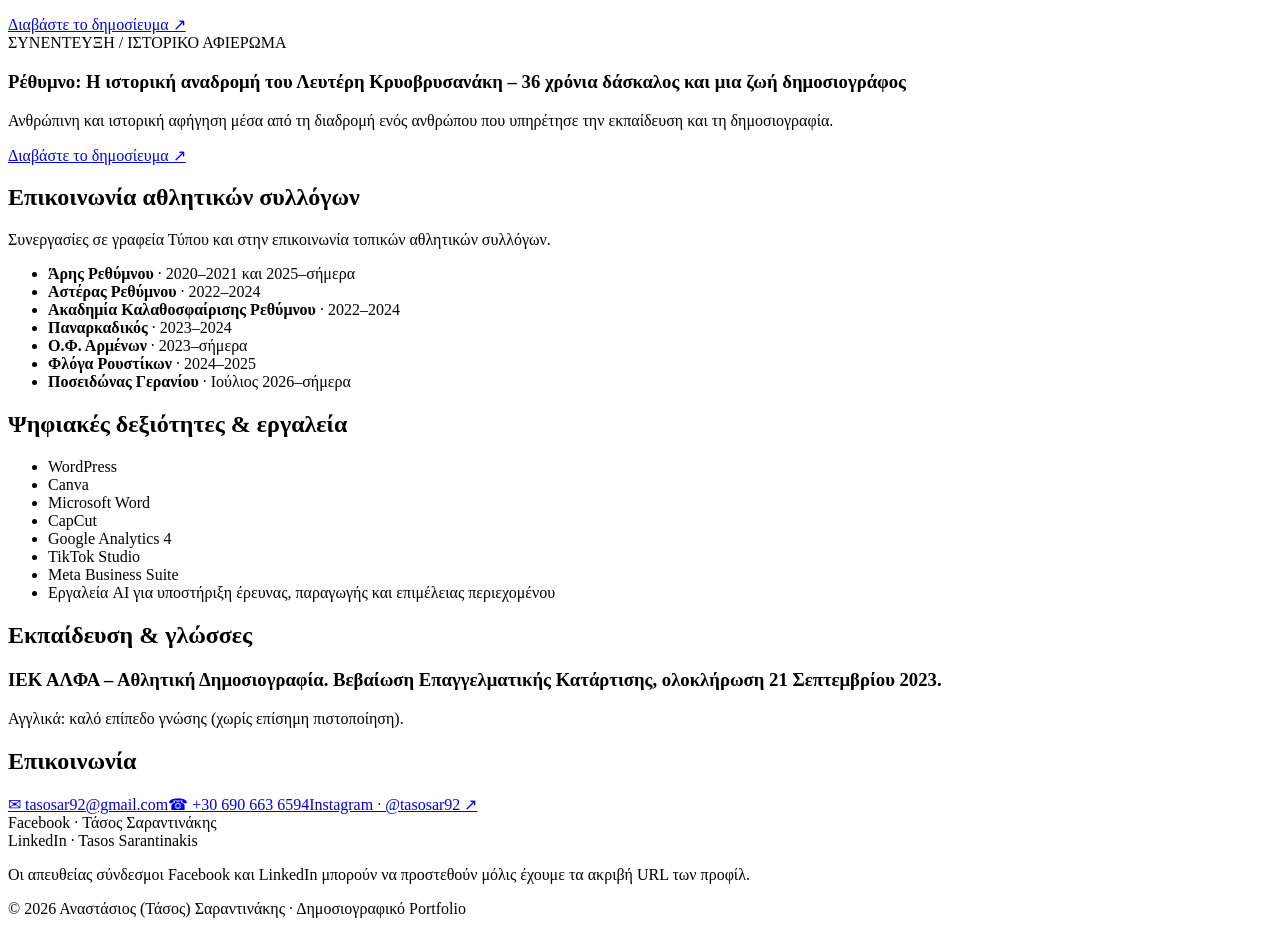
==== commit 8530bd30: "Add files via upload" ====
--- a/index.html
+++ b/index.html
@@ -1,16 +1,16 @@
 <!doctype html>
-<html lang="en"><head><meta charset="utf-8"><meta name="viewport" content="width=device-width,initial-scale=1">
-<title>Anastasios (Tasos) Sarantinakis | Journalist & Digital Media</title><meta name="description" content="Portfolio of Anastasios (Tasos) Sarantinakis: journalism, reporting, interviews, sports communication and digital media."><meta name="robots" content="index,follow,max-image-preview:large">
+<html lang="el"><head><meta charset="utf-8"><meta name="viewport" content="width=device-width,initial-scale=1">
+<title>Αναστάσιος (Τάσος) Σαραντινάκης | Δημοσιογράφος</title><meta name="description" content="Το δημοσιογραφικό portfolio του Αναστάσιου (Τάσου) Σαραντινάκη: ρεπορτάζ, συνεντεύξεις, αθλητική επικοινωνία και ψηφιακά μέσα."><meta name="robots" content="index,follow,max-image-preview:large">
 <meta name="author" content="Anastasios (Tasos) Sarantinakis"><meta name="keywords" content="Αναστάσιος Σαραντινάκης, Τάσος Σαραντινάκης, Anastasios Sarantinakis, Tasos Sarantinakis, journalist, δημοσιογράφος, sports journalist, αθλητική δημοσιογραφία">
-<meta property="og:type" content="website"><meta property="og:title" content="Anastasios (Tasos) Sarantinakis | Journalist & Digital Media"><meta property="og:description" content="Portfolio of Anastasios (Tasos) Sarantinakis: journalism, reporting, interviews, sports communication and digital media."><meta property="og:image" content="../assets/tasos-sarantinakis.jpg"><meta name="twitter:card" content="summary_large_image">
-<link rel="stylesheet" href="../assets/style.css"><link rel="alternate" hreflang="el" href="../index.html"><link rel="alternate" hreflang="en" href="index.html"><link rel="alternate" hreflang="x-default" href="../index.html">
-<script type="application/ld+json">{"@context":"https://schema.org","@type":"Person","name":"Anastasios Sarantinakis","alternateName":["Tasos Sarantinakis","Αναστάσιος Σαραντινάκης","Τάσος Σαραντινάκης"],"jobTitle":["Journalist","Editor","Sports Journalist"],"description":"Portfolio of Anastasios (Tasos) Sarantinakis: journalism, reporting, interviews, sports communication and digital media.","image":"../assets/tasos-sarantinakis.jpg","email":"mailto:tasosar92@gmail.com","telephone":"+306906636594","knowsLanguage":["Greek","English"],"sameAs":["https://www.instagram.com/tasosar92/"]}</script>
-</head><body><header class="top"><div class="wrap hero"><img class="portrait" src="../assets/tasos-sarantinakis.jpg" alt="Anastasios (Tasos) Sarantinakis"><div><div class="eyebrow">JOURNALISM · EDITORIAL · DIGITAL MEDIA</div><h1>ANASTASIOS (TASOS)<br>SARANTINAKIS</h1><div class="sub">Journalist · Editor · Sports Communication · Digital Media</div><div class="aka">Full name: Anastasios Sarantinakis. Also professionally known as Tasos Sarantinakis. Greek name forms: Αναστάσιος Σαραντινάκης and Τάσος Σαραντινάκης.</div><nav class="nav"><a href="#profile">Profile</a><a href="#experience">Experience</a><a href="#publications">Publications</a><a href="#sports">Sports communication</a><a href="#skills">Skills</a><a href="#contact">Contact</a></nav><a class="lang" href="../index.html">Ελληνική έκδοση</a></div></div></header>
-<main class="wrap main"><section class="section" id="profile"><h2>Professional profile</h2><p class="lead">Journalist and editor-in-chief with experience in local and digital news, reporting, interviews and editorial work. Served as editor-in-chief at AlanaSports, where he created and operated a digital sports news outlet. At DayNight.gr, he works as a journalist, focusing on article writing, editing, scheduling and publishing, as well as social media content. His work also includes press-office communication for local sports clubs.</p><div class="identity-note">Full name: Anastasios Sarantinakis. Also professionally known as Tasos Sarantinakis. Greek name forms: Αναστάσιος Σαραντινάκης and Τάσος Σαραντινάκης.</div></section>
-<section class="section" id="experience"><h2>Professional experience</h2><div class="grid"><div class="card"><h3>DayNight.gr</h3><div class="date">May 2025 – Present</div><p>Journalist; article writing, editing, scheduling and publishing, with social media content management.</p></div><div class="card"><h3>AlanaSports</h3><div class="date">June 2024 – May 2025</div><p>Editor-in-chief; created and operated a digital sports news website.</p></div><div class="card"><h3>Rethymnos newspaper & Rethemnos News</h3><div class="date">2020 – 2023</div><p>Journalism and sports reporting.</p></div><div class="card"><h3>Kingsport.gr</h3><div class="date">November 2019 – February 2020</div><p>Sports journalist.</p></div></div></section>
-<section class="section" id="publications"><h2>Selected publications</h2><div class="grid"><article class="card pub"><span class="tag">INTERVIEW</span><h3>“A little with a lot of love”: An educator shares her Crete</h3><p>An interview exploring an educator’s personal connection with Crete.</p><a href="https://www.daynight.gr/kriti/rethymno/kati-ligo-me-polli-agapi-mia-ekpaideftikos-exomologeitai-ti-diki-tis-kriti/" target="_blank" rel="noopener">Read article ↗</a></article><article class="card pub"><span class="tag">SPORTS REPORT</span><h3>A win and a draw for Rethymno teams in the Gamma Ethniki</h3><p>Sports coverage of results involving teams from Rethymno.</p><a href="https://www.daynight.gr/plus/sports/podosfairo/mia-niki-kai-mia-isopalia-gia-tis-rethymniotikes-omades-sti-g%CE%84-ethniki/" target="_blank" rel="noopener">Read article ↗</a></article><article class="card pub"><span class="tag">EXCLUSIVE REPORT</span><h3>Road accident in Rethymno: Truck veers off course and crashes into a wall</h3><p>Local news report identified as an exclusive by the journalist.</p><a href="https://www.daynight.gr/kriti/rethymno/trochaio-sto-rethymno-fortigo-exetrapi-kai-katelixe-se-toichof/" target="_blank" rel="noopener">Read article ↗</a></article><article class="card pub"><span class="tag">SOCIAL AFFAIRS</span><h3>Greece could lose almost 3 million residents by 2080</h3><p>A social affairs story on demographic projections for Greece.</p><a href="https://www.daynight.gr/ellada/society/i-ellada-kindynevei-na-chasei-schedon-3-ekatommyria-katoikous-eos-to-2080/" target="_blank" rel="noopener">Read article ↗</a></article><article class="card pub"><span class="tag">INTERVIEW / HISTORICAL FEATURE</span><h3>Rethymno: Lefteris Kryovrysanakis – 36 years as a teacher and a lifetime in journalism</h3><p>A human-interest and historical feature about a life in education and journalism.</p><a href="https://www.daynight.gr/kriti/rethymno/rethymno-i-istoriki-anadromi-tou-lefteri-kryovrysanaki-36-chronia-daskalos-kai-mia-zoi-dimosiografos/" target="_blank" rel="noopener">Read article ↗</a></article></div></section>
-<section class="section" id="sports"><h2>Sports communications & press offices</h2><p>Press-office and communications collaborations with local sports clubs.</p><ul class="clubs"><li><strong>Aris Rethymnou</strong> <span class="muted">· 2020–2021 and 2025–Present</span></li><li><strong>Asteras Rethymnou</strong> <span class="muted">· 2022–2024</span></li><li><strong>Rethymno Basketball Academy</strong> <span class="muted">· 2022–2024</span></li><li><strong>Panarkadikos</strong> <span class="muted">· 2023–2024</span></li><li><strong>O.F. Armenon</strong> <span class="muted">· 2023–Present</span></li><li><strong>Floga Roustikon</strong> <span class="muted">· 2024–2025</span></li><li><strong>Poseidon Geraniou</strong> <span class="muted">· July 2026–Present</span></li></ul></section>
-<section class="section" id="skills"><h2>Digital skills & tools</h2><ul class="skills"><li>WordPress</li><li>Canva</li><li>Microsoft Word</li><li>CapCut</li><li>Google Analytics 4</li><li>TikTok Studio</li><li>Meta Business Suite</li><li>AI tools for research, content production and editing</li></ul></section>
-<section class="section" id="education"><h2>Education & languages</h2><div class="card"><h3>IEK ALFA – Sports Journalism. Certificate of Vocational Training; completed 21 September 2023.</h3><p>English: good working knowledge (no formal language certificate).</p></div></section>
-<section class="section" id="contact"><h2>Contact</h2><div class="contact"><a href="mailto:tasosar92@gmail.com">✉ tasosar92@gmail.com</a><a href="tel:+306906636594">☎ +30 690 663 6594</a><a href="https://www.instagram.com/tasosar92/" target="_blank" rel="noopener">Instagram · @tasosar92 ↗</a><div>Facebook · Τάσος Σαραντινάκης</div><div>LinkedIn · Tasos Sarantinakis</div></div><p class="small">LinkedIn and Facebook profile links can be added when their exact profile URLs are available.</p></section>
-<footer class="footer">© 2026 Anastasios (Tasos) Sarantinakis · Journalism Portfolio</footer></main></body></html>+<meta property="og:type" content="website"><meta property="og:title" content="Αναστάσιος (Τάσος) Σαραντινάκης | Δημοσιογράφος"><meta property="og:description" content="Το δημοσιογραφικό portfolio του Αναστάσιου (Τάσου) Σαραντινάκη: ρεπορτάζ, συνεντεύξεις, αθλητική επικοινωνία και ψηφιακά μέσα."><meta property="og:image" content="assets/tasos-sarantinakis.jpg"><meta name="twitter:card" content="summary_large_image">
+<link rel="stylesheet" href="assets/style.css"><link rel="alternate" hreflang="el" href="index.html"><link rel="alternate" hreflang="en" href="en/index.html"><link rel="alternate" hreflang="x-default" href="index.html">
+<script type="application/ld+json">{"@context":"https://schema.org","@type":"Person","name":"Anastasios Sarantinakis","alternateName":["Tasos Sarantinakis","Αναστάσιος Σαραντινάκης","Τάσος Σαραντινάκης"],"jobTitle":["Journalist","Editor","Sports Journalist"],"description":"Το δημοσιογραφικό portfolio του Αναστάσιου (Τάσου) Σαραντινάκη: ρεπορτάζ, συνεντεύξεις, αθλητική επικοινωνία και ψηφιακά μέσα.","image":"assets/tasos-sarantinakis.jpg","email":"mailto:tasosar92@gmail.com","telephone":"+306906636594","knowsLanguage":["Greek","English"],"sameAs":["https://www.instagram.com/tasosar92/"]}</script>
+</head><body><header class="top"><div class="wrap hero"><img class="portrait" src="assets/tasos-sarantinakis.jpg" alt="Αναστάσιος (Τάσος) Σαραντινάκης"><div><div class="eyebrow">ΔΗΜΟΣΙΟΓΡΑΦΙΑ · ΣΥΝΤΑΞΗ · ΨΗΦΙΑΚΑ ΜΕΣΑ</div><h1>ΑΝΑΣΤΑΣΙΟΣ (ΤΑΣΟΣ)<br>ΣΑΡΑΝΤΙΝΑΚΗΣ</h1><div class="sub">Δημοσιογράφος · Αρχισυντάκτης · Αθλητική επικοινωνία · Digital Media</div><div class="aka">Πλήρες όνομα: Αναστάσιος Σαραντινάκης. Επαγγελματικά χρησιμοποιεί και το όνομα Τάσος Σαραντινάκης. English name forms: Anastasios Sarantinakis and Tasos Sarantinakis.</div><nav class="nav"><a href="#profile">Προφίλ</a><a href="#experience">Εμπειρία</a><a href="#publications">Δημοσιεύματα</a><a href="#sports">Αθλητική επικοινωνία</a><a href="#skills">Δεξιότητες</a><a href="#contact">Επικοινωνία</a></nav><a class="lang" href="en/index.html">English version</a></div></div></header>
+<main class="wrap main"><section class="section" id="profile"><h2>Επαγγελματικό προφίλ</h2><p class="lead">Δημοσιογράφος και αρχισυντάκτης με εμπειρία σε τοπικά και ψηφιακά μέσα ενημέρωσης, με αντικείμενο τη σύνταξη ειδησεογραφικών άρθρων, την παραγωγή ρεπορτάζ, τις συνεντεύξεις και την επιμέλεια δημοσιογραφικού περιεχομένου. Διετέλεσε αρχισυντάκτης στο AlanaSports, όπου είχε την ευθύνη της δημιουργίας, της οργάνωσης και της λειτουργίας του αθλητικού ενημερωτικού site. Στο DayNight.gr εργάζεται ως δημοσιογράφος, με αντικείμενο τη σύνταξη, την επιμέλεια, τον προγραμματισμό και τη δημοσίευση άρθρων, καθώς και τη διαχείριση περιεχομένου στα social media. Παράλληλα, έχει συνεργαστεί με τοπικούς αθλητικούς συλλόγους στον τομέα της επικοινωνίας.</p><div class="identity-note">Πλήρες όνομα: Αναστάσιος Σαραντινάκης. Επαγγελματικά χρησιμοποιεί και το όνομα Τάσος Σαραντινάκης. English name forms: Anastasios Sarantinakis and Tasos Sarantinakis.</div></section>
+<section class="section" id="experience"><h2>Επαγγελματική εμπειρία</h2><div class="grid"><div class="card"><h3>DayNight.gr</h3><div class="date">Μάιος 2025 – σήμερα</div><p>Δημοσιογράφος. Σύνταξη, επιμέλεια, προγραμματισμός και δημοσίευση άρθρων, καθώς και διαχείριση περιεχομένου στα social media.</p></div><div class="card"><h3>AlanaSports</h3><div class="date">Ιούνιος 2024 – Μάιος 2025</div><p>Αρχισυντάκτης. Δημιουργία, οργάνωση και λειτουργία αθλητικού ενημερωτικού site.</p></div><div class="card"><h3>Εφημερίδα «Ρέθεμνος» & Rethemnos News</h3><div class="date">2020 – 2023</div><p>Δημοσιογραφία και αθλητικό ρεπορτάζ.</p></div><div class="card"><h3>Kingsport.gr</h3><div class="date">Νοέμβριος 2019 – Φεβρουάριος 2020</div><p>Αθλητικός συντάκτης.</p></div></div></section>
+<section class="section" id="publications"><h2>Επιλεγμένα δημοσιεύματα</h2><div class="grid"><article class="card pub"><span class="tag">ΣΥΝΕΝΤΕΥΞΗ</span><h3>«Κάτι λίγο με πολλή αγάπη»: Μια εκπαιδευτικός εξομολογείται τη δική της Κρήτη</h3><p>Συνέντευξη με επίκεντρο την προσωπική σχέση μιας εκπαιδευτικού με την Κρήτη.</p><a href="https://www.daynight.gr/kriti/rethymno/kati-ligo-me-polli-agapi-mia-ekpaideftikos-exomologeitai-ti-diki-tis-kriti/" target="_blank" rel="noopener">Διαβάστε το δημοσίευμα ↗</a></article><article class="card pub"><span class="tag">ΑΘΛΗΤΙΚΟ ΡΕΠΟΡΤΑΖ</span><h3>Μία νίκη και μία ισοπαλία για τις Ρεθυμνιώτικες ομάδες στη Γ΄ Εθνική</h3><p>Αθλητική κάλυψη των αποτελεσμάτων των ομάδων του Ρεθύμνου στη Γ΄ Εθνική.</p><a href="https://www.daynight.gr/plus/sports/podosfairo/mia-niki-kai-mia-isopalia-gia-tis-rethymniotikes-omades-sti-g%CE%84-ethniki/" target="_blank" rel="noopener">Διαβάστε το δημοσίευμα ↗</a></article><article class="card pub"><span class="tag">ΑΠΟΚΛΕΙΣΤΙΚΟ ΡΕΠΟΡΤΑΖ</span><h3>Τροχαίο στο Ρέθυμνο: Φορτηγό εξετράπη και κατέληξε σε τοίχο</h3><p>Τοπικό ειδησεογραφικό ρεπορτάζ, το οποίο έχει επισημανθεί ως αποκλειστικό από τον συντάκτη.</p><a href="https://www.daynight.gr/kriti/rethymno/trochaio-sto-rethymno-fortigo-exetrapi-kai-katelixe-se-toichof/" target="_blank" rel="noopener">Διαβάστε το δημοσίευμα ↗</a></article><article class="card pub"><span class="tag">ΚΟΙΝΩΝΙΚΟ ΡΕΠΟΡΤΑΖ</span><h3>Η Ελλάδα κινδυνεύει να χάσει σχεδόν 3 εκατομμύρια κατοίκους έως το 2080</h3><p>Κοινωνικό θέμα γύρω από τις δημογραφικές προοπτικές της χώρας.</p><a href="https://www.daynight.gr/ellada/society/i-ellada-kindynevei-na-chasei-schedon-3-ekatommyria-katoikous-eos-to-2080/" target="_blank" rel="noopener">Διαβάστε το δημοσίευμα ↗</a></article><article class="card pub"><span class="tag">ΣΥΝΕΝΤΕΥΞΗ / ΙΣΤΟΡΙΚΟ ΑΦΙΕΡΩΜΑ</span><h3>Ρέθυμνο: Η ιστορική αναδρομή του Λευτέρη Κρυοβρυσανάκη – 36 χρόνια δάσκαλος και μια ζωή δημοσιογράφος</h3><p>Ανθρώπινη και ιστορική αφήγηση μέσα από τη διαδρομή ενός ανθρώπου που υπηρέτησε την εκπαίδευση και τη δημοσιογραφία.</p><a href="https://www.daynight.gr/kriti/rethymno/rethymno-i-istoriki-anadromi-tou-lefteri-kryovrysanaki-36-chronia-daskalos-kai-mia-zoi-dimosiografos/" target="_blank" rel="noopener">Διαβάστε το δημοσίευμα ↗</a></article></div></section>
+<section class="section" id="sports"><h2>Επικοινωνία αθλητικών συλλόγων</h2><p>Συνεργασίες σε γραφεία Τύπου και στην επικοινωνία τοπικών αθλητικών συλλόγων.</p><ul class="clubs"><li><strong>Άρης Ρεθύμνου</strong> <span class="muted">· 2020–2021 και 2025–σήμερα</span></li><li><strong>Αστέρας Ρεθύμνου</strong> <span class="muted">· 2022–2024</span></li><li><strong>Ακαδημία Καλαθοσφαίρισης Ρεθύμνου</strong> <span class="muted">· 2022–2024</span></li><li><strong>Παναρκαδικός</strong> <span class="muted">· 2023–2024</span></li><li><strong>Ο.Φ. Αρμένων</strong> <span class="muted">· 2023–σήμερα</span></li><li><strong>Φλόγα Ρουστίκων</strong> <span class="muted">· 2024–2025</span></li><li><strong>Ποσειδώνας Γερανίου</strong> <span class="muted">· Ιούλιος 2026–σήμερα</span></li></ul></section>
+<section class="section" id="skills"><h2>Ψηφιακές δεξιότητες & εργαλεία</h2><ul class="skills"><li>WordPress</li><li>Canva</li><li>Microsoft Word</li><li>CapCut</li><li>Google Analytics 4</li><li>TikTok Studio</li><li>Meta Business Suite</li><li>Εργαλεία AI για υποστήριξη έρευνας, παραγωγής και επιμέλειας περιεχομένου</li></ul></section>
+<section class="section" id="education"><h2>Εκπαίδευση & γλώσσες</h2><div class="card"><h3>ΙΕΚ ΑΛΦΑ – Αθλητική Δημοσιογραφία. Βεβαίωση Επαγγελματικής Κατάρτισης, ολοκλήρωση 21 Σεπτεμβρίου 2023.</h3><p>Αγγλικά: καλό επίπεδο γνώσης (χωρίς επίσημη πιστοποίηση).</p></div></section>
+<section class="section" id="contact"><h2>Επικοινωνία</h2><div class="contact"><a href="mailto:tasosar92@gmail.com">✉ tasosar92@gmail.com</a><a href="tel:+306906636594">☎ +30 690 663 6594</a><a href="https://www.instagram.com/tasosar92/" target="_blank" rel="noopener">Instagram · @tasosar92 ↗</a><div>Facebook · Τάσος Σαραντινάκης</div><div>LinkedIn · Tasos Sarantinakis</div></div><p class="small">Οι απευθείας σύνδεσμοι Facebook και LinkedIn μπορούν να προστεθούν μόλις έχουμε τα ακριβή URL των προφίλ.</p></section>
+<footer class="footer">© 2026 Αναστάσιος (Τάσος) Σαραντινάκης · Δημοσιογραφικό Portfolio</footer></main></body></html>
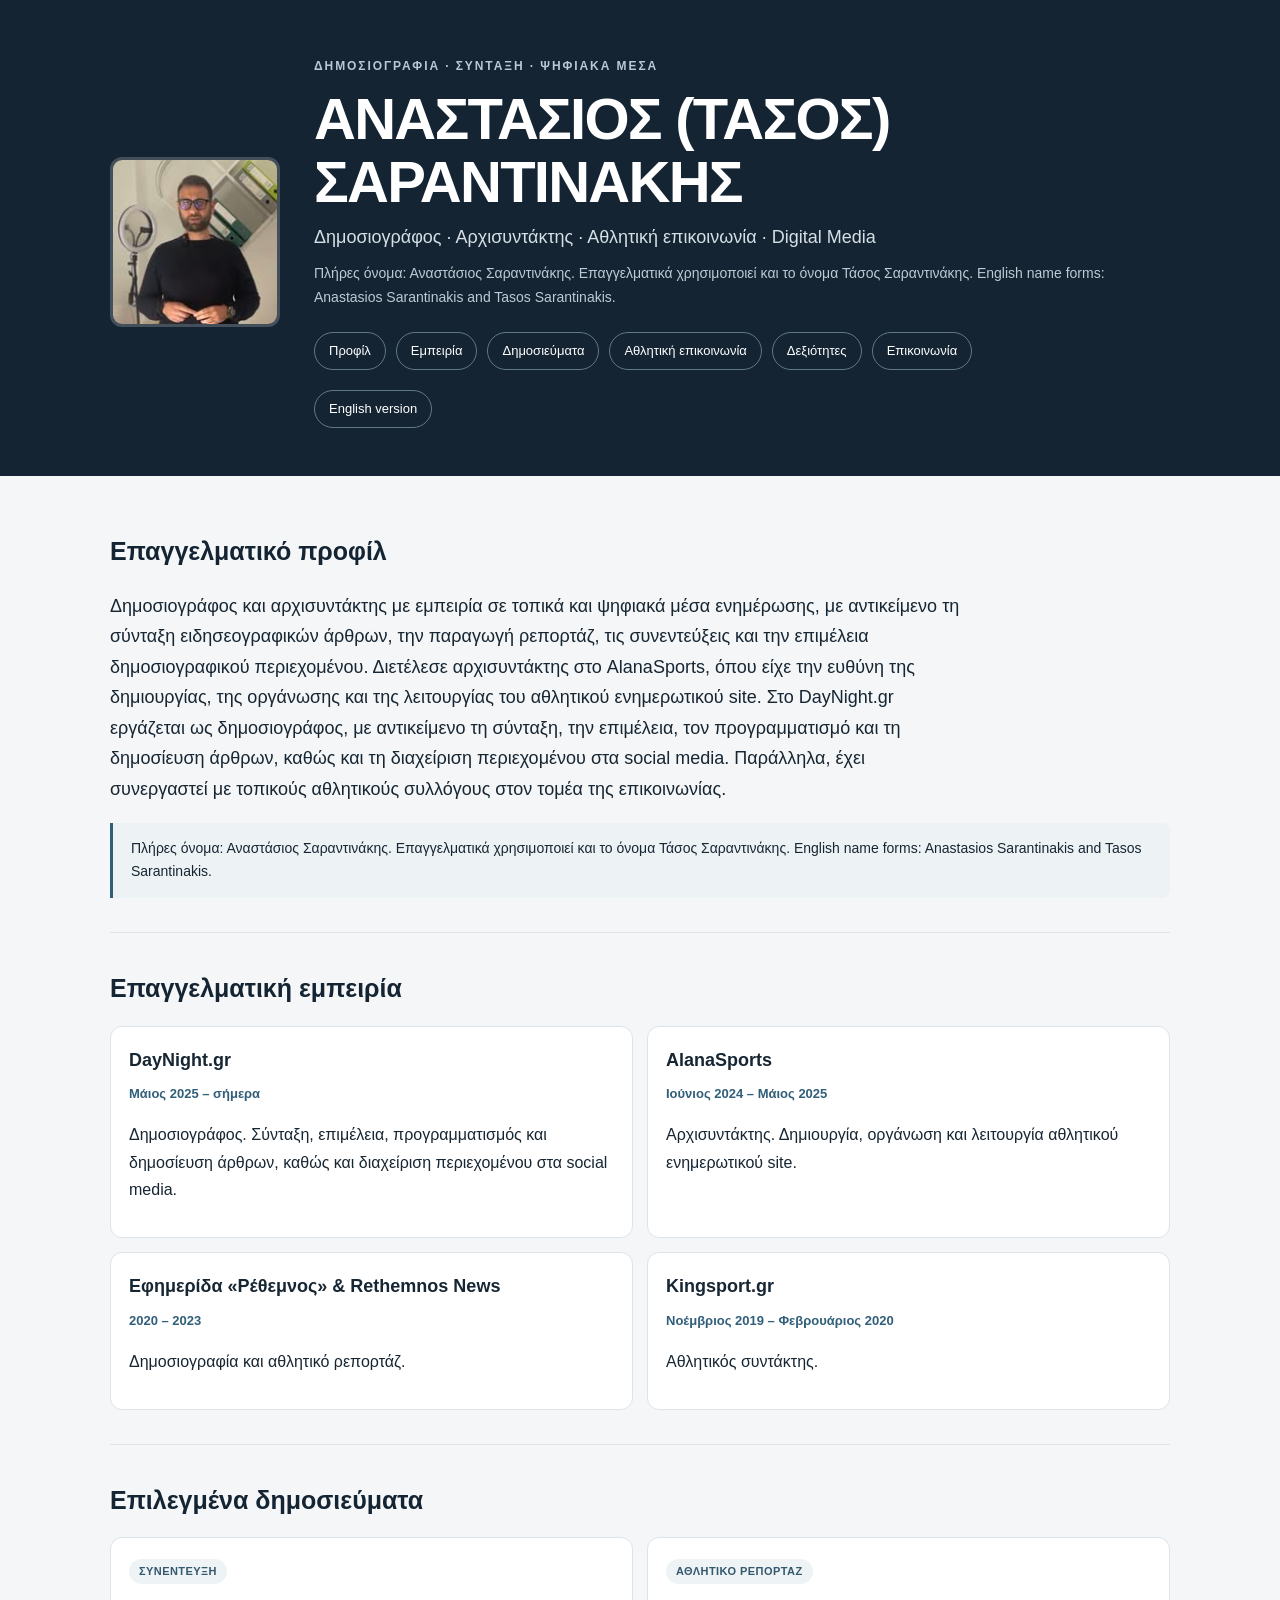
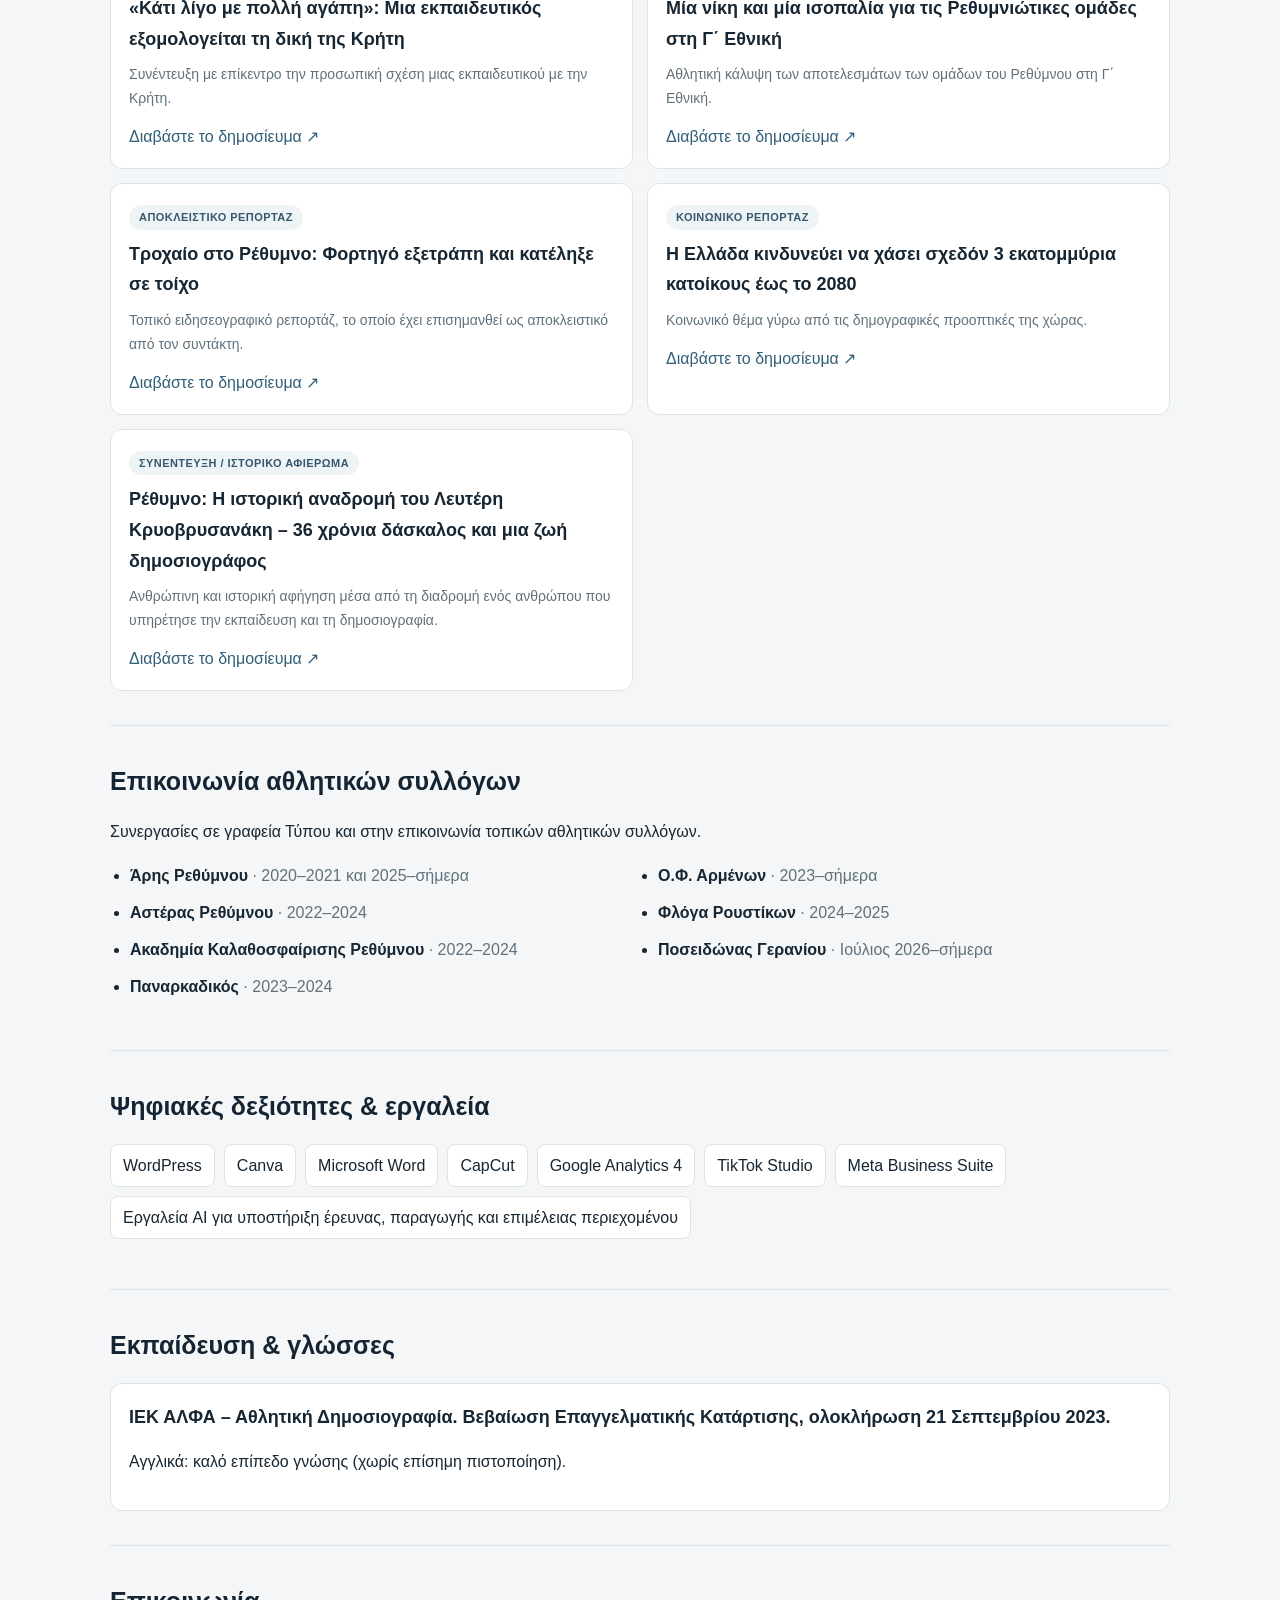
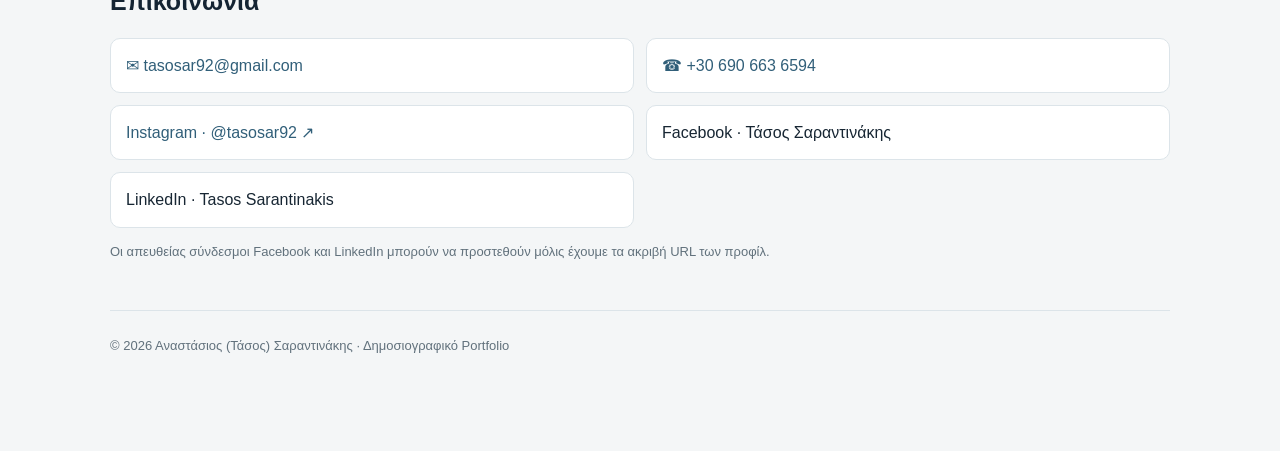
==== commit 249c9cda: "Update index.html" ====
--- a/index.html
+++ b/index.html
@@ -3,7 +3,7 @@
 <title>Αναστάσιος (Τάσος) Σαραντινάκης | Δημοσιογράφος</title><meta name="description" content="Το δημοσιογραφικό portfolio του Αναστάσιου (Τάσου) Σαραντινάκη: ρεπορτάζ, συνεντεύξεις, αθλητική επικοινωνία και ψηφιακά μέσα."><meta name="robots" content="index,follow,max-image-preview:large">
 <meta name="author" content="Anastasios (Tasos) Sarantinakis"><meta name="keywords" content="Αναστάσιος Σαραντινάκης, Τάσος Σαραντινάκης, Anastasios Sarantinakis, Tasos Sarantinakis, journalist, δημοσιογράφος, sports journalist, αθλητική δημοσιογραφία">
 <meta property="og:type" content="website"><meta property="og:title" content="Αναστάσιος (Τάσος) Σαραντινάκης | Δημοσιογράφος"><meta property="og:description" content="Το δημοσιογραφικό portfolio του Αναστάσιου (Τάσου) Σαραντινάκη: ρεπορτάζ, συνεντεύξεις, αθλητική επικοινωνία και ψηφιακά μέσα."><meta property="og:image" content="assets/tasos-sarantinakis.jpg"><meta name="twitter:card" content="summary_large_image">
-<link rel="stylesheet" href="assets/style.css"><link rel="alternate" hreflang="el" href="index.html"><link rel="alternate" hreflang="en" href="en/index.html"><link rel="alternate" hreflang="x-default" href="index.html">
+<link rel="stylesheet" href="style.css"><link rel="alternate" hreflang="el" href="index.html"><link rel="alternate" hreflang="en" href="en/index.html"><link rel="alternate" hreflang="x-default" href="index.html">
 <script type="application/ld+json">{"@context":"https://schema.org","@type":"Person","name":"Anastasios Sarantinakis","alternateName":["Tasos Sarantinakis","Αναστάσιος Σαραντινάκης","Τάσος Σαραντινάκης"],"jobTitle":["Journalist","Editor","Sports Journalist"],"description":"Το δημοσιογραφικό portfolio του Αναστάσιου (Τάσου) Σαραντινάκη: ρεπορτάζ, συνεντεύξεις, αθλητική επικοινωνία και ψηφιακά μέσα.","image":"assets/tasos-sarantinakis.jpg","email":"mailto:tasosar92@gmail.com","telephone":"+306906636594","knowsLanguage":["Greek","English"],"sameAs":["https://www.instagram.com/tasosar92/"]}</script>
 </head><body><header class="top"><div class="wrap hero"><img class="portrait" src="assets/tasos-sarantinakis.jpg" alt="Αναστάσιος (Τάσος) Σαραντινάκης"><div><div class="eyebrow">ΔΗΜΟΣΙΟΓΡΑΦΙΑ · ΣΥΝΤΑΞΗ · ΨΗΦΙΑΚΑ ΜΕΣΑ</div><h1>ΑΝΑΣΤΑΣΙΟΣ (ΤΑΣΟΣ)<br>ΣΑΡΑΝΤΙΝΑΚΗΣ</h1><div class="sub">Δημοσιογράφος · Αρχισυντάκτης · Αθλητική επικοινωνία · Digital Media</div><div class="aka">Πλήρες όνομα: Αναστάσιος Σαραντινάκης. Επαγγελματικά χρησιμοποιεί και το όνομα Τάσος Σαραντινάκης. English name forms: Anastasios Sarantinakis and Tasos Sarantinakis.</div><nav class="nav"><a href="#profile">Προφίλ</a><a href="#experience">Εμπειρία</a><a href="#publications">Δημοσιεύματα</a><a href="#sports">Αθλητική επικοινωνία</a><a href="#skills">Δεξιότητες</a><a href="#contact">Επικοινωνία</a></nav><a class="lang" href="en/index.html">English version</a></div></div></header>
 <main class="wrap main"><section class="section" id="profile"><h2>Επαγγελματικό προφίλ</h2><p class="lead">Δημοσιογράφος και αρχισυντάκτης με εμπειρία σε τοπικά και ψηφιακά μέσα ενημέρωσης, με αντικείμενο τη σύνταξη ειδησεογραφικών άρθρων, την παραγωγή ρεπορτάζ, τις συνεντεύξεις και την επιμέλεια δημοσιογραφικού περιεχομένου. Διετέλεσε αρχισυντάκτης στο AlanaSports, όπου είχε την ευθύνη της δημιουργίας, της οργάνωσης και της λειτουργίας του αθλητικού ενημερωτικού site. Στο DayNight.gr εργάζεται ως δημοσιογράφος, με αντικείμενο τη σύνταξη, την επιμέλεια, τον προγραμματισμό και τη δημοσίευση άρθρων, καθώς και τη διαχείριση περιεχομένου στα social media. Παράλληλα, έχει συνεργαστεί με τοπικούς αθλητικούς συλλόγους στον τομέα της επικοινωνίας.</p><div class="identity-note">Πλήρες όνομα: Αναστάσιος Σαραντινάκης. Επαγγελματικά χρησιμοποιεί και το όνομα Τάσος Σαραντινάκης. English name forms: Anastasios Sarantinakis and Tasos Sarantinakis.</div></section>
@@ -13,4 +13,4 @@
 <section class="section" id="skills"><h2>Ψηφιακές δεξιότητες & εργαλεία</h2><ul class="skills"><li>WordPress</li><li>Canva</li><li>Microsoft Word</li><li>CapCut</li><li>Google Analytics 4</li><li>TikTok Studio</li><li>Meta Business Suite</li><li>Εργαλεία AI για υποστήριξη έρευνας, παραγωγής και επιμέλειας περιεχομένου</li></ul></section>
 <section class="section" id="education"><h2>Εκπαίδευση & γλώσσες</h2><div class="card"><h3>ΙΕΚ ΑΛΦΑ – Αθλητική Δημοσιογραφία. Βεβαίωση Επαγγελματικής Κατάρτισης, ολοκλήρωση 21 Σεπτεμβρίου 2023.</h3><p>Αγγλικά: καλό επίπεδο γνώσης (χωρίς επίσημη πιστοποίηση).</p></div></section>
 <section class="section" id="contact"><h2>Επικοινωνία</h2><div class="contact"><a href="mailto:tasosar92@gmail.com">✉ tasosar92@gmail.com</a><a href="tel:+306906636594">☎ +30 690 663 6594</a><a href="https://www.instagram.com/tasosar92/" target="_blank" rel="noopener">Instagram · @tasosar92 ↗</a><div>Facebook · Τάσος Σαραντινάκης</div><div>LinkedIn · Tasos Sarantinakis</div></div><p class="small">Οι απευθείας σύνδεσμοι Facebook και LinkedIn μπορούν να προστεθούν μόλις έχουμε τα ακριβή URL των προφίλ.</p></section>
-<footer class="footer">© 2026 Αναστάσιος (Τάσος) Σαραντινάκης · Δημοσιογραφικό Portfolio</footer></main></body></html>+<footer class="footer">© 2026 Αναστάσιος (Τάσος) Σαραντινάκης · Δημοσιογραφικό Portfolio</footer></main></body></html>
--- a/style.css
+++ b/style.css
@@ -0,0 +1,4 @@
+
+:root{--ink:#172633;--muted:#61717c;--blue:#315f79;--pale:#eef3f6;--line:#dce4e9;--paper:#fff;--dark:#142433}
+*{box-sizing:border-box}html{scroll-behavior:smooth}body{margin:0;background:#f4f6f7;color:var(--ink);font:16px/1.7 Arial,Helvetica,sans-serif}a{color:var(--blue);text-decoration:none}a:hover{text-decoration:underline}.wrap{width:min(1060px,92%);margin:auto}.top{background:var(--dark);color:white;padding:56px 0 48px}.hero{display:grid;grid-template-columns:170px 1fr;gap:34px;align-items:center}.portrait{width:170px;height:170px;object-fit:cover;border-radius:12px;border:3px solid rgba(255,255,255,.2)}.eyebrow{letter-spacing:.16em;text-transform:uppercase;font-size:12px;color:#b7c9d4;font-weight:bold}.top h1{font-size:clamp(34px,6vw,58px);line-height:1.08;margin:12px 0 8px;letter-spacing:-.03em}.top .sub{font-size:18px;color:#d5e0e6}.top .aka{font-size:14px;color:#bdcbd3;margin-top:10px}.nav{display:flex;flex-wrap:wrap;gap:10px;margin-top:22px}.nav a,.lang{border:1px solid #607888;border-radius:30px;padding:7px 14px;color:#fff;font-size:13px}.lang{display:inline-block;margin-top:20px}.main{padding:20px 0 70px}.section{padding:34px 0;border-bottom:1px solid var(--line)}h2{font-size:25px;margin:0 0 16px;color:var(--dark)}h3{font-size:18px;margin:0 0 8px}.lead{font-size:18px;max-width:850px}.muted{color:var(--muted)}.grid{display:grid;grid-template-columns:repeat(2,minmax(0,1fr));gap:14px}.card{background:var(--paper);border:1px solid var(--line);border-radius:12px;padding:18px}.date{font-size:13px;color:var(--blue);font-weight:bold}.tag{display:inline-block;background:var(--pale);color:#34586e;border-radius:20px;padding:3px 10px;font-size:11px;font-weight:bold;letter-spacing:.04em}.pub h3{margin:9px 0}.pub p{margin:0 0 12px;color:var(--muted);font-size:14px}.skills{display:flex;flex-wrap:wrap;gap:9px;padding:0;list-style:none}.skills li{background:white;border:1px solid var(--line);padding:7px 12px;border-radius:8px}.clubs{columns:2;padding-left:20px}.clubs li{break-inside:avoid;margin:0 0 10px}.contact{display:grid;grid-template-columns:repeat(2,minmax(0,1fr));gap:12px}.contact a,.contact div{background:white;border:1px solid var(--line);border-radius:10px;padding:13px 15px}.footer{padding:24px 0;color:var(--muted);font-size:13px}.identity-note{background:#edf2f5;border-left:3px solid var(--blue);padding:14px 18px;border-radius:0 8px 8px 0;font-size:14px}.small{font-size:13px;color:var(--muted)}
+@media(max-width:680px){.hero{grid-template-columns:1fr;gap:18px}.portrait{width:125px;height:125px}.grid,.contact{grid-template-columns:1fr}.clubs{columns:1}.top{padding:36px 0}}
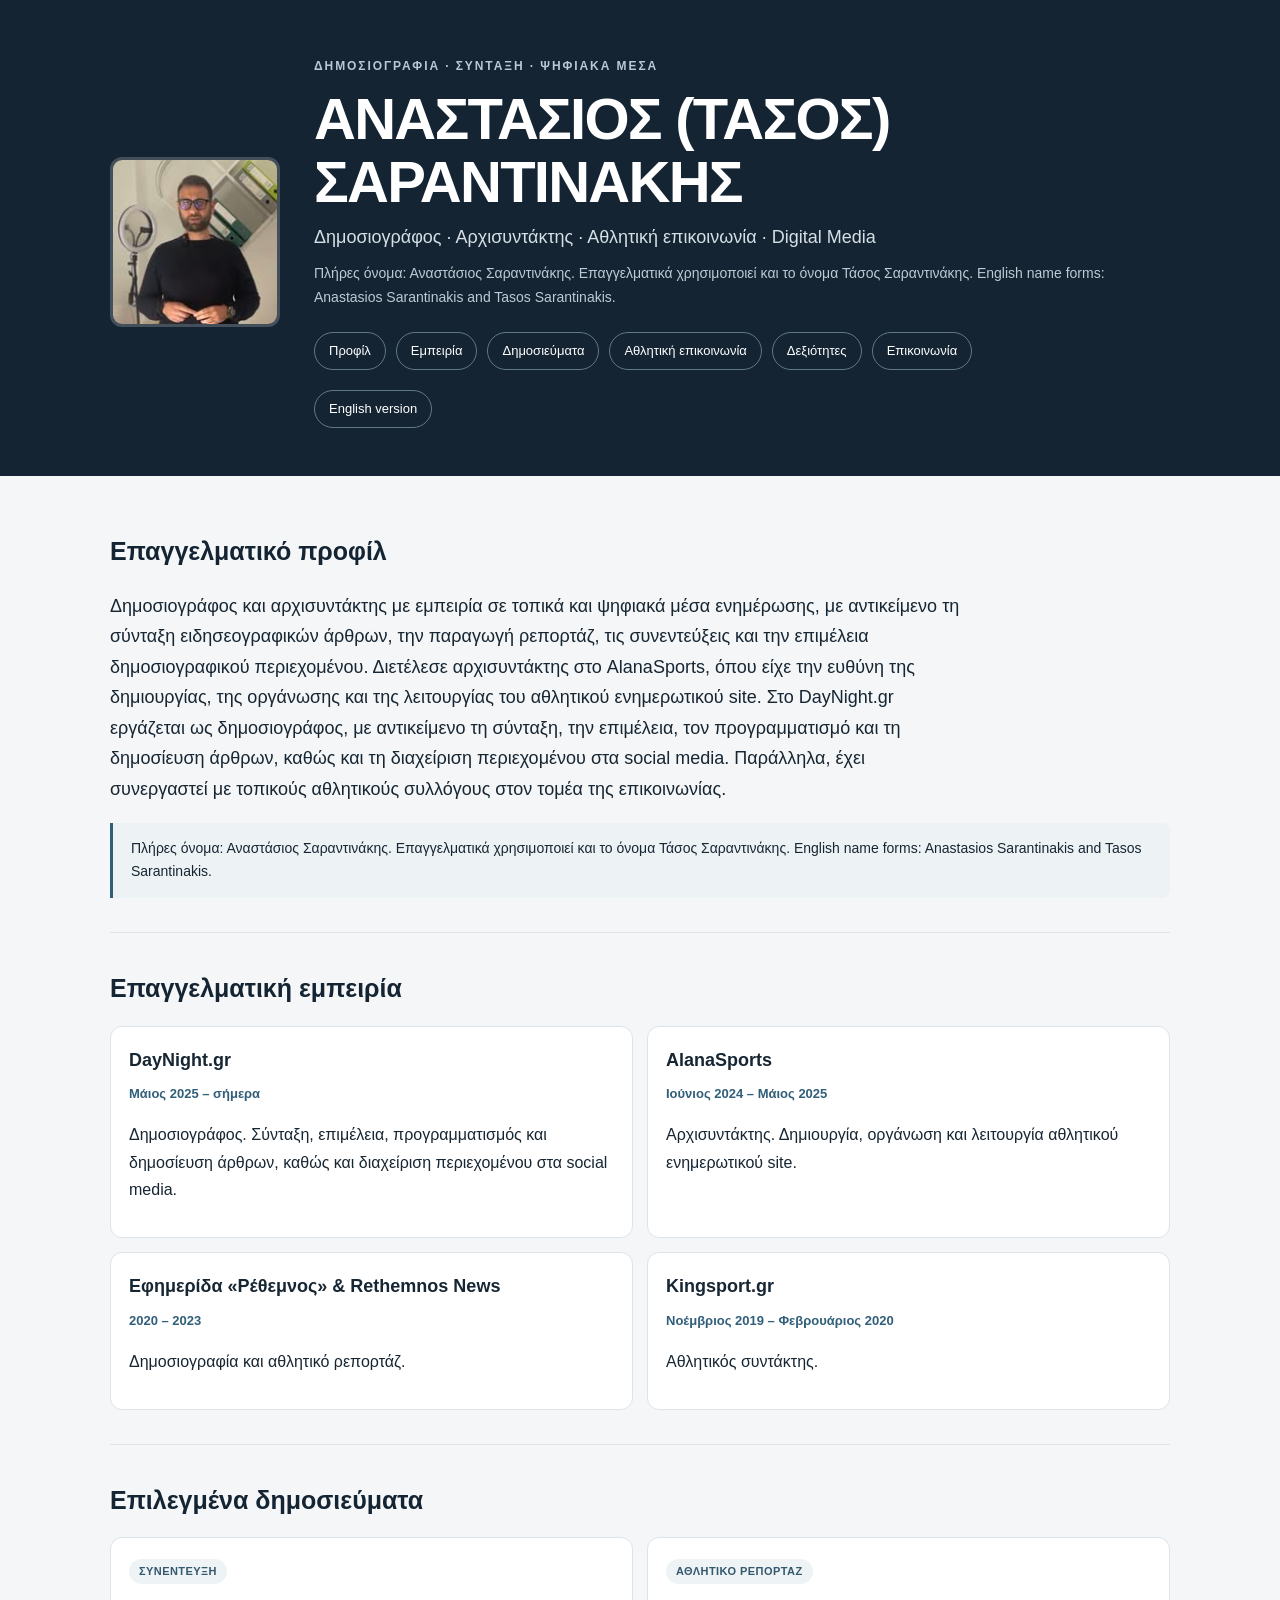
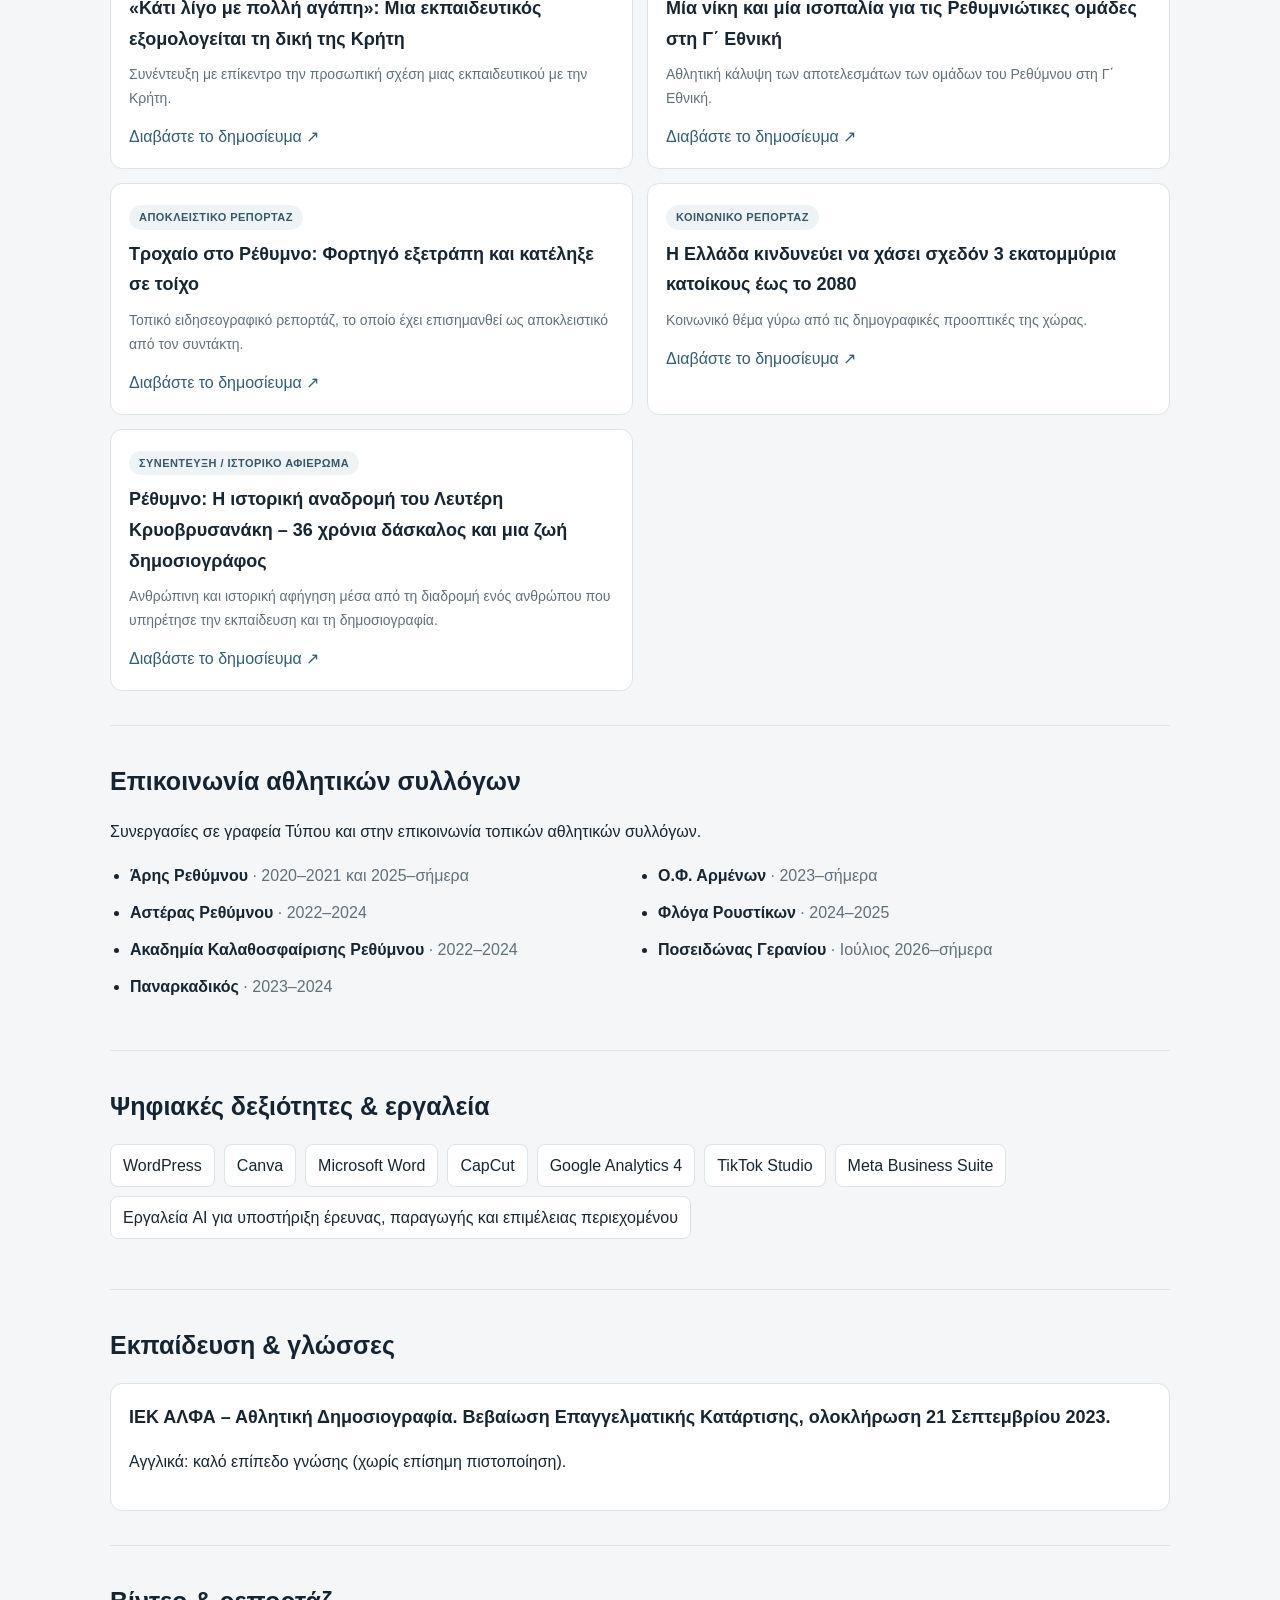
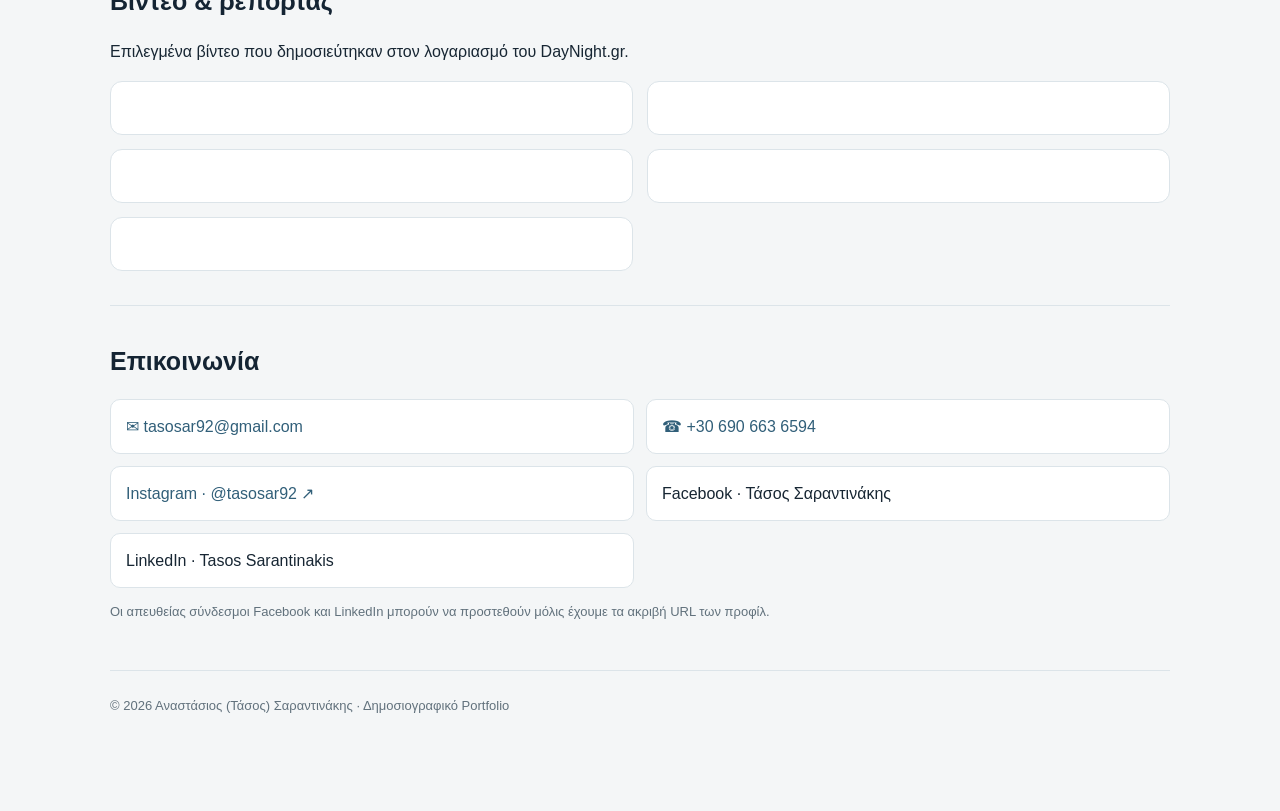
==== commit e90179d3: "Update index.html" ====
--- a/index.html
+++ b/index.html
@@ -12,5 +12,28 @@
 <section class="section" id="sports"><h2>Επικοινωνία αθλητικών συλλόγων</h2><p>Συνεργασίες σε γραφεία Τύπου και στην επικοινωνία τοπικών αθλητικών συλλόγων.</p><ul class="clubs"><li><strong>Άρης Ρεθύμνου</strong> <span class="muted">· 2020–2021 και 2025–σήμερα</span></li><li><strong>Αστέρας Ρεθύμνου</strong> <span class="muted">· 2022–2024</span></li><li><strong>Ακαδημία Καλαθοσφαίρισης Ρεθύμνου</strong> <span class="muted">· 2022–2024</span></li><li><strong>Παναρκαδικός</strong> <span class="muted">· 2023–2024</span></li><li><strong>Ο.Φ. Αρμένων</strong> <span class="muted">· 2023–σήμερα</span></li><li><strong>Φλόγα Ρουστίκων</strong> <span class="muted">· 2024–2025</span></li><li><strong>Ποσειδώνας Γερανίου</strong> <span class="muted">· Ιούλιος 2026–σήμερα</span></li></ul></section>
 <section class="section" id="skills"><h2>Ψηφιακές δεξιότητες & εργαλεία</h2><ul class="skills"><li>WordPress</li><li>Canva</li><li>Microsoft Word</li><li>CapCut</li><li>Google Analytics 4</li><li>TikTok Studio</li><li>Meta Business Suite</li><li>Εργαλεία AI για υποστήριξη έρευνας, παραγωγής και επιμέλειας περιεχομένου</li></ul></section>
 <section class="section" id="education"><h2>Εκπαίδευση & γλώσσες</h2><div class="card"><h3>ΙΕΚ ΑΛΦΑ – Αθλητική Δημοσιογραφία. Βεβαίωση Επαγγελματικής Κατάρτισης, ολοκλήρωση 21 Σεπτεμβρίου 2023.</h3><p>Αγγλικά: καλό επίπεδο γνώσης (χωρίς επίσημη πιστοποίηση).</p></div></section>
-<section class="section" id="contact"><h2>Επικοινωνία</h2><div class="contact"><a href="mailto:tasosar92@gmail.com">✉ tasosar92@gmail.com</a><a href="tel:+306906636594">☎ +30 690 663 6594</a><a href="https://www.instagram.com/tasosar92/" target="_blank" rel="noopener">Instagram · @tasosar92 ↗</a><div>Facebook · Τάσος Σαραντινάκης</div><div>LinkedIn · Tasos Sarantinakis</div></div><p class="small">Οι απευθείας σύνδεσμοι Facebook και LinkedIn μπορούν να προστεθούν μόλις έχουμε τα ακριβή URL των προφίλ.</p></section>
+<section class="section" id="videos">
+  <h2>Βίντεο & ρεπορτάζ</h2>
+  <p>Επιλεγμένα βίντεο που δημοσιεύτηκαν στον λογαριασμό του DayNight.gr.</p>
+
+  <div class="grid">
+    <div class="card">
+      <blockquote class="tiktok-embed" cite="https://www.tiktok.com/@daynight.gr/video/7673116388549987586" data-video-id="7673116388549987586"><section></section></blockquote>
+    </div>
+    <div class="card">
+      <blockquote class="tiktok-embed" cite="https://www.tiktok.com/@daynight.gr/video/7667528803450752278" data-video-id="7667528803450752278"><section></section></blockquote>
+    </div>
+    <div class="card">
+      <blockquote class="tiktok-embed" cite="https://www.tiktok.com/@daynight.gr/video/7642313404165672214" data-video-id="7642313404165672214"><section></section></blockquote>
+    </div>
+    <div class="card">
+      <blockquote class="tiktok-embed" cite="https://www.tiktok.com/@daynight.gr/video/7633412655662779670" data-video-id="7633412655662779670"><section></section></blockquote>
+    </div>
+    <div class="card">
+      <blockquote class="tiktok-embed" cite="https://www.tiktok.com/@daynight.gr/video/7644545064596770070" data-video-id="7644545064596770070"><section></section></blockquote>
+    </div>
+  </div>
+
+  <script async src="https://www.tiktok.com/embed.js"></script>
+</section><section class="section" id="contact"><h2>Επικοινωνία</h2><div class="contact"><a href="mailto:tasosar92@gmail.com">✉ tasosar92@gmail.com</a><a href="tel:+306906636594">☎ +30 690 663 6594</a><a href="https://www.instagram.com/tasosar92/" target="_blank" rel="noopener">Instagram · @tasosar92 ↗</a><div>Facebook · Τάσος Σαραντινάκης</div><div>LinkedIn · Tasos Sarantinakis</div></div><p class="small">Οι απευθείας σύνδεσμοι Facebook και LinkedIn μπορούν να προστεθούν μόλις έχουμε τα ακριβή URL των προφίλ.</p></section>
 <footer class="footer">© 2026 Αναστάσιος (Τάσος) Σαραντινάκης · Δημοσιογραφικό Portfolio</footer></main></body></html>
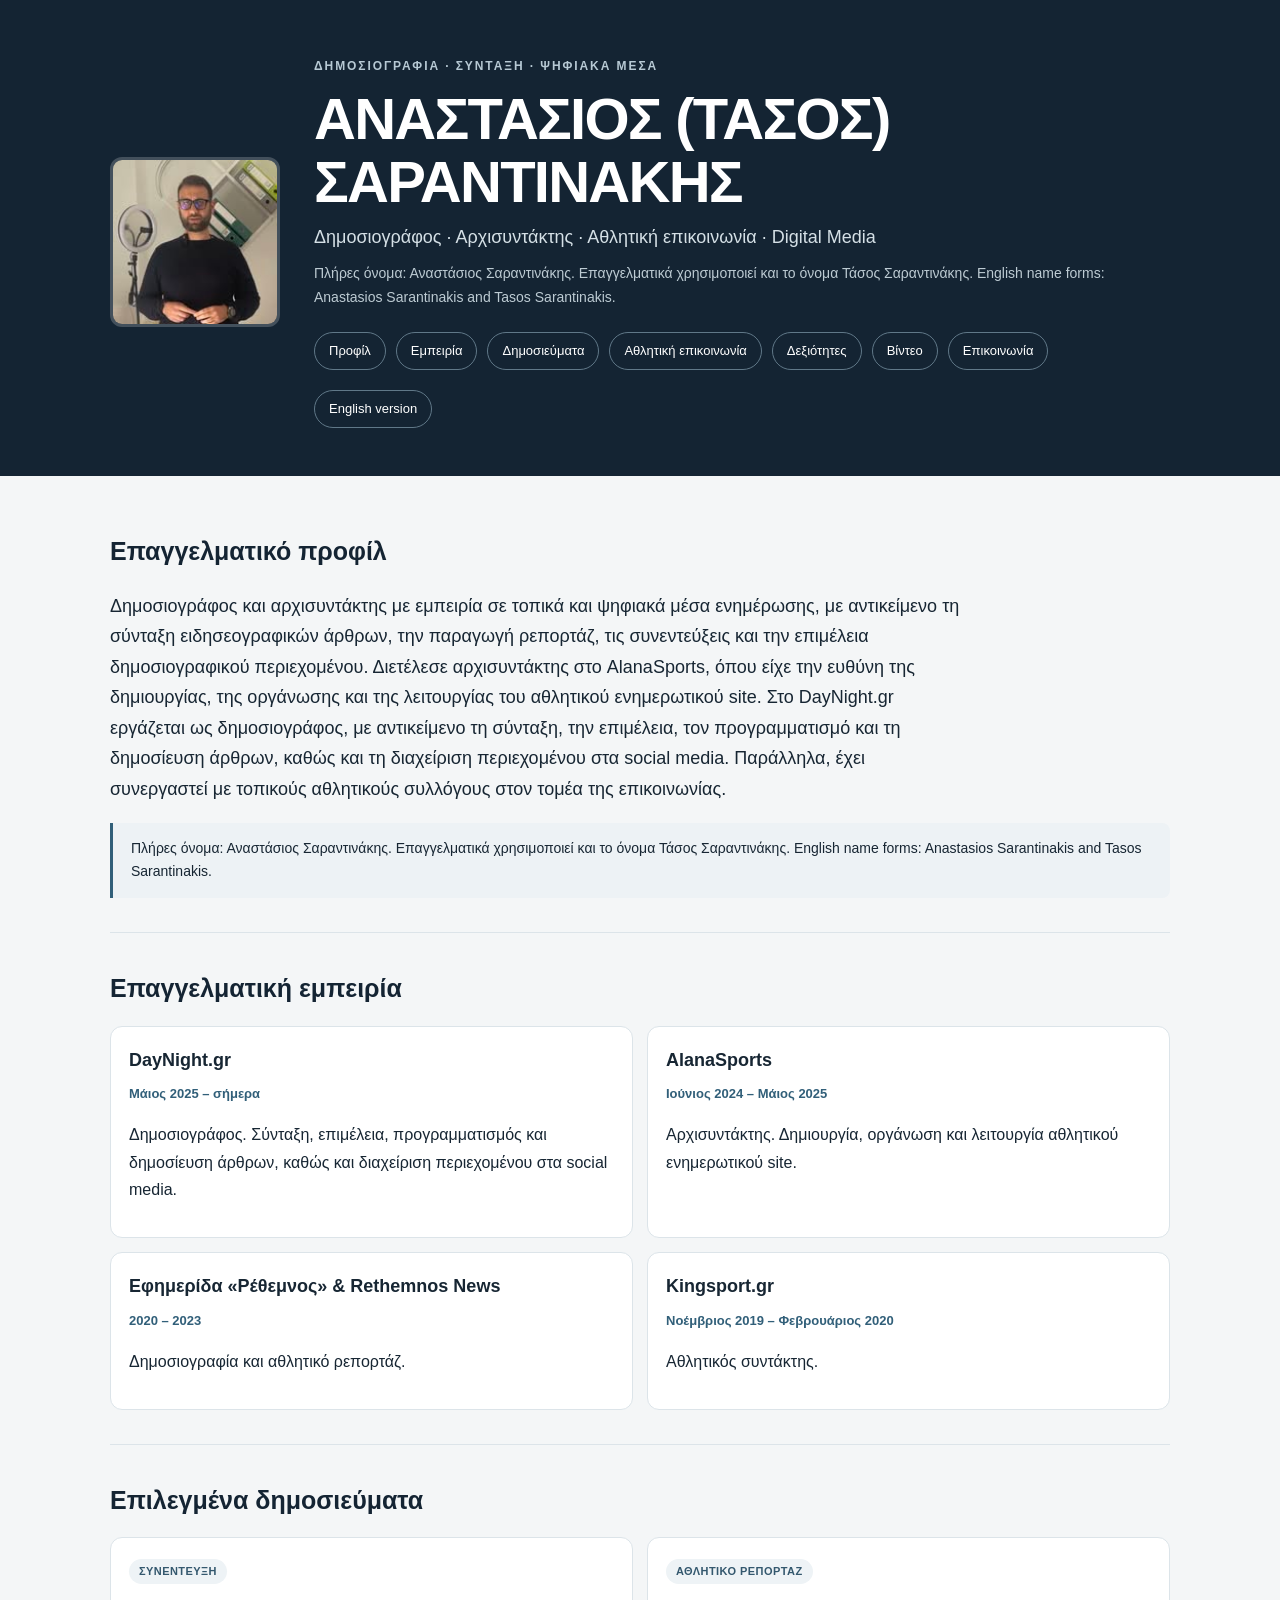
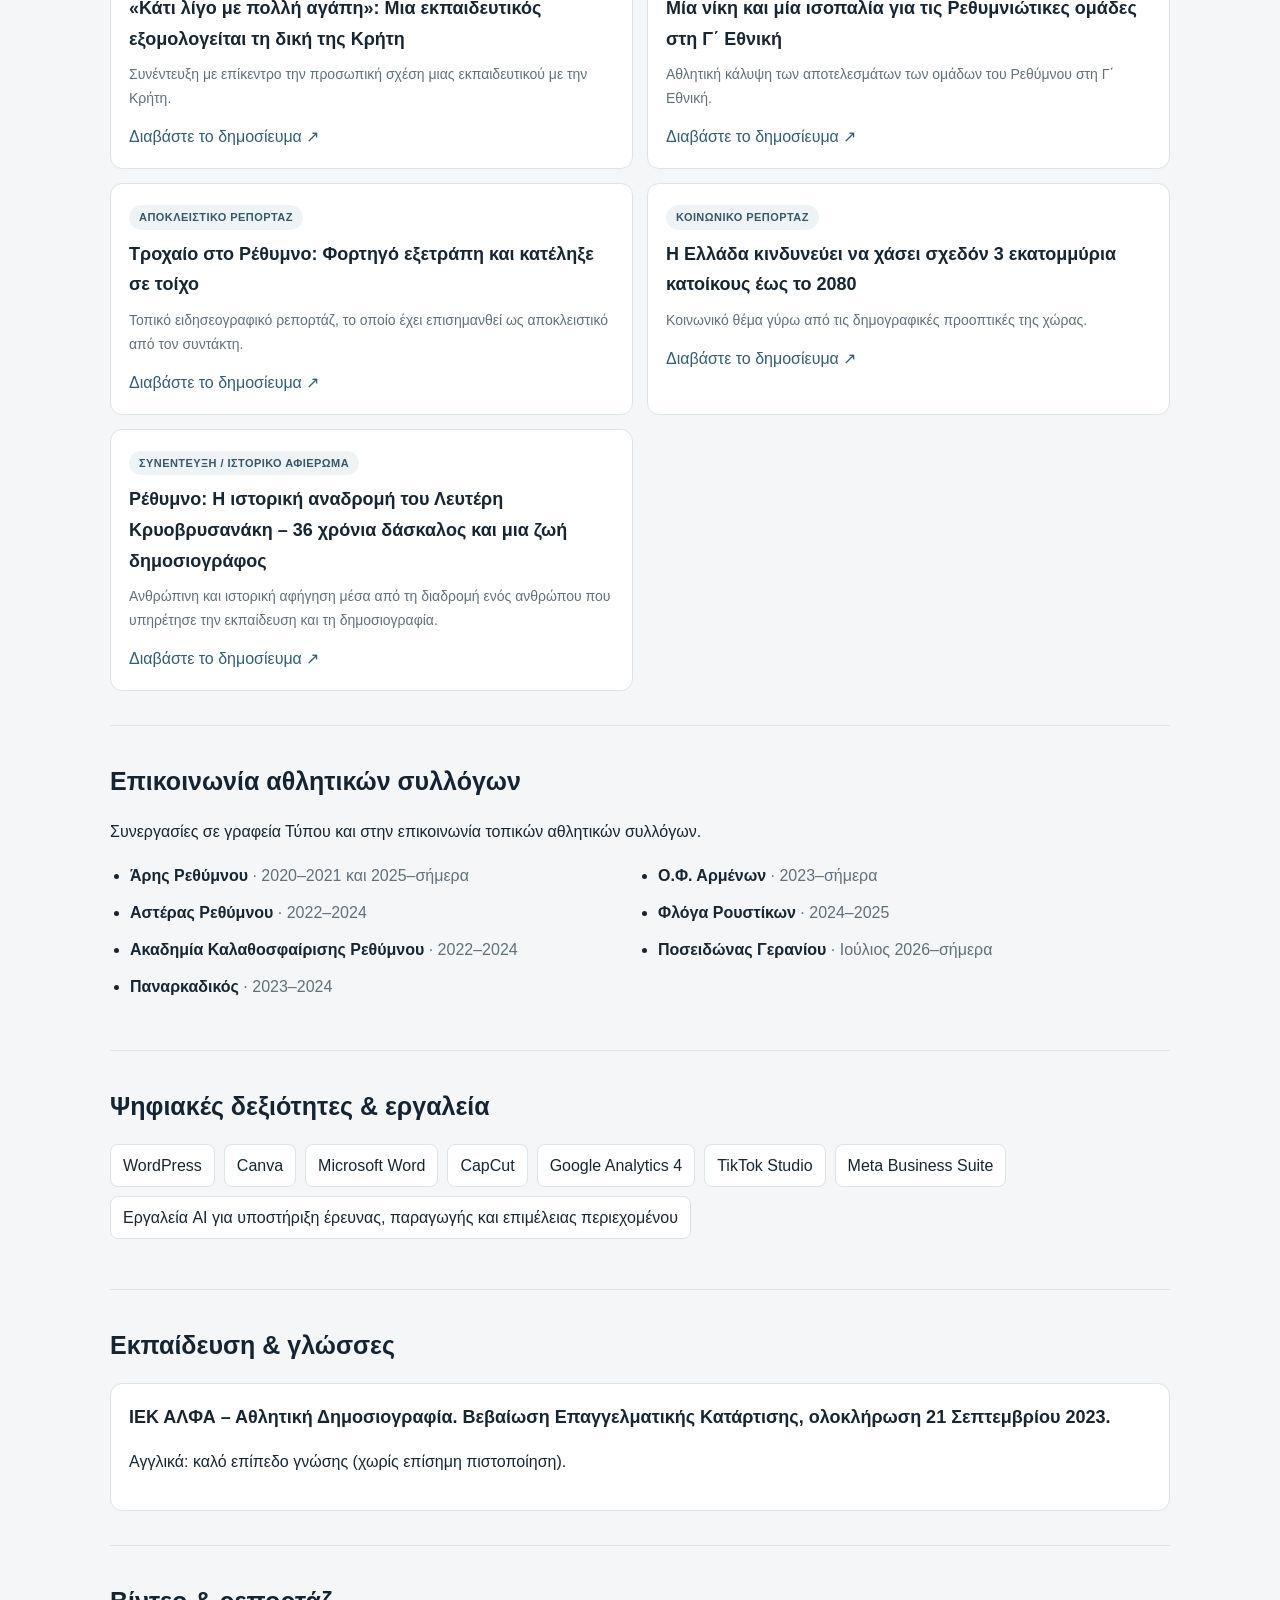
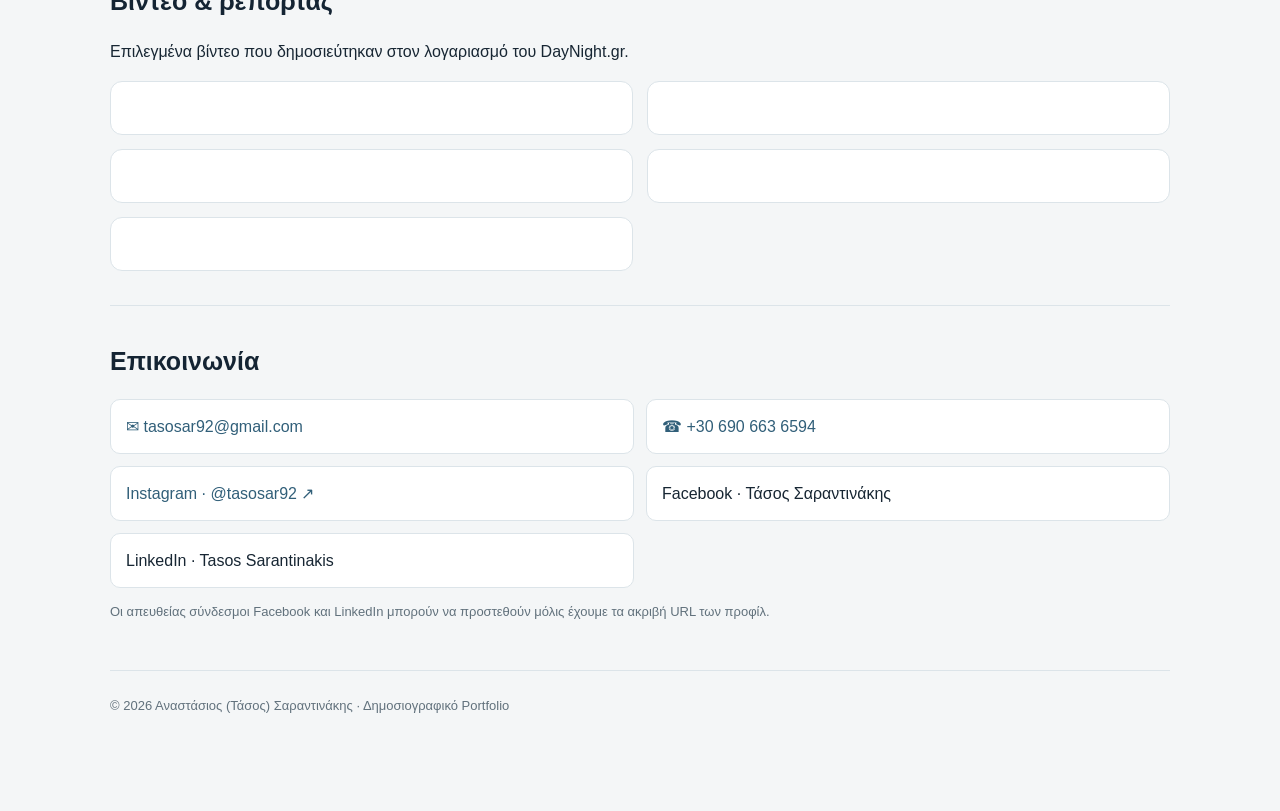
==== commit a508fb6c: "Update index.html" ====
--- a/index.html
+++ b/index.html
@@ -5,7 +5,7 @@
 <meta property="og:type" content="website"><meta property="og:title" content="Αναστάσιος (Τάσος) Σαραντινάκης | Δημοσιογράφος"><meta property="og:description" content="Το δημοσιογραφικό portfolio του Αναστάσιου (Τάσου) Σαραντινάκη: ρεπορτάζ, συνεντεύξεις, αθλητική επικοινωνία και ψηφιακά μέσα."><meta property="og:image" content="assets/tasos-sarantinakis.jpg"><meta name="twitter:card" content="summary_large_image">
 <link rel="stylesheet" href="style.css"><link rel="alternate" hreflang="el" href="index.html"><link rel="alternate" hreflang="en" href="en/index.html"><link rel="alternate" hreflang="x-default" href="index.html">
 <script type="application/ld+json">{"@context":"https://schema.org","@type":"Person","name":"Anastasios Sarantinakis","alternateName":["Tasos Sarantinakis","Αναστάσιος Σαραντινάκης","Τάσος Σαραντινάκης"],"jobTitle":["Journalist","Editor","Sports Journalist"],"description":"Το δημοσιογραφικό portfolio του Αναστάσιου (Τάσου) Σαραντινάκη: ρεπορτάζ, συνεντεύξεις, αθλητική επικοινωνία και ψηφιακά μέσα.","image":"assets/tasos-sarantinakis.jpg","email":"mailto:tasosar92@gmail.com","telephone":"+306906636594","knowsLanguage":["Greek","English"],"sameAs":["https://www.instagram.com/tasosar92/"]}</script>
-</head><body><header class="top"><div class="wrap hero"><img class="portrait" src="assets/tasos-sarantinakis.jpg" alt="Αναστάσιος (Τάσος) Σαραντινάκης"><div><div class="eyebrow">ΔΗΜΟΣΙΟΓΡΑΦΙΑ · ΣΥΝΤΑΞΗ · ΨΗΦΙΑΚΑ ΜΕΣΑ</div><h1>ΑΝΑΣΤΑΣΙΟΣ (ΤΑΣΟΣ)<br>ΣΑΡΑΝΤΙΝΑΚΗΣ</h1><div class="sub">Δημοσιογράφος · Αρχισυντάκτης · Αθλητική επικοινωνία · Digital Media</div><div class="aka">Πλήρες όνομα: Αναστάσιος Σαραντινάκης. Επαγγελματικά χρησιμοποιεί και το όνομα Τάσος Σαραντινάκης. English name forms: Anastasios Sarantinakis and Tasos Sarantinakis.</div><nav class="nav"><a href="#profile">Προφίλ</a><a href="#experience">Εμπειρία</a><a href="#publications">Δημοσιεύματα</a><a href="#sports">Αθλητική επικοινωνία</a><a href="#skills">Δεξιότητες</a><a href="#contact">Επικοινωνία</a></nav><a class="lang" href="en/index.html">English version</a></div></div></header>
+</head><body><header class="top"><div class="wrap hero"><img class="portrait" src="assets/tasos-sarantinakis.jpg" alt="Αναστάσιος (Τάσος) Σαραντινάκης"><div><div class="eyebrow">ΔΗΜΟΣΙΟΓΡΑΦΙΑ · ΣΥΝΤΑΞΗ · ΨΗΦΙΑΚΑ ΜΕΣΑ</div><h1>ΑΝΑΣΤΑΣΙΟΣ (ΤΑΣΟΣ)<br>ΣΑΡΑΝΤΙΝΑΚΗΣ</h1><div class="sub">Δημοσιογράφος · Αρχισυντάκτης · Αθλητική επικοινωνία · Digital Media</div><div class="aka">Πλήρες όνομα: Αναστάσιος Σαραντινάκης. Επαγγελματικά χρησιμοποιεί και το όνομα Τάσος Σαραντινάκης. English name forms: Anastasios Sarantinakis and Tasos Sarantinakis.</div><nav class="nav"><a href="#profile">Προφίλ</a><a href="#experience">Εμπειρία</a><a href="#publications">Δημοσιεύματα</a><a href="#sports">Αθλητική επικοινωνία</a><a href="#skills">Δεξιότητες</a><a href="#videos">Βίντεο</a><a href="#contact">Επικοινωνία</a></nav><a class="lang" href="en/index.html">English version</a></div></div></header>
 <main class="wrap main"><section class="section" id="profile"><h2>Επαγγελματικό προφίλ</h2><p class="lead">Δημοσιογράφος και αρχισυντάκτης με εμπειρία σε τοπικά και ψηφιακά μέσα ενημέρωσης, με αντικείμενο τη σύνταξη ειδησεογραφικών άρθρων, την παραγωγή ρεπορτάζ, τις συνεντεύξεις και την επιμέλεια δημοσιογραφικού περιεχομένου. Διετέλεσε αρχισυντάκτης στο AlanaSports, όπου είχε την ευθύνη της δημιουργίας, της οργάνωσης και της λειτουργίας του αθλητικού ενημερωτικού site. Στο DayNight.gr εργάζεται ως δημοσιογράφος, με αντικείμενο τη σύνταξη, την επιμέλεια, τον προγραμματισμό και τη δημοσίευση άρθρων, καθώς και τη διαχείριση περιεχομένου στα social media. Παράλληλα, έχει συνεργαστεί με τοπικούς αθλητικούς συλλόγους στον τομέα της επικοινωνίας.</p><div class="identity-note">Πλήρες όνομα: Αναστάσιος Σαραντινάκης. Επαγγελματικά χρησιμοποιεί και το όνομα Τάσος Σαραντινάκης. English name forms: Anastasios Sarantinakis and Tasos Sarantinakis.</div></section>
 <section class="section" id="experience"><h2>Επαγγελματική εμπειρία</h2><div class="grid"><div class="card"><h3>DayNight.gr</h3><div class="date">Μάιος 2025 – σήμερα</div><p>Δημοσιογράφος. Σύνταξη, επιμέλεια, προγραμματισμός και δημοσίευση άρθρων, καθώς και διαχείριση περιεχομένου στα social media.</p></div><div class="card"><h3>AlanaSports</h3><div class="date">Ιούνιος 2024 – Μάιος 2025</div><p>Αρχισυντάκτης. Δημιουργία, οργάνωση και λειτουργία αθλητικού ενημερωτικού site.</p></div><div class="card"><h3>Εφημερίδα «Ρέθεμνος» & Rethemnos News</h3><div class="date">2020 – 2023</div><p>Δημοσιογραφία και αθλητικό ρεπορτάζ.</p></div><div class="card"><h3>Kingsport.gr</h3><div class="date">Νοέμβριος 2019 – Φεβρουάριος 2020</div><p>Αθλητικός συντάκτης.</p></div></div></section>
 <section class="section" id="publications"><h2>Επιλεγμένα δημοσιεύματα</h2><div class="grid"><article class="card pub"><span class="tag">ΣΥΝΕΝΤΕΥΞΗ</span><h3>«Κάτι λίγο με πολλή αγάπη»: Μια εκπαιδευτικός εξομολογείται τη δική της Κρήτη</h3><p>Συνέντευξη με επίκεντρο την προσωπική σχέση μιας εκπαιδευτικού με την Κρήτη.</p><a href="https://www.daynight.gr/kriti/rethymno/kati-ligo-me-polli-agapi-mia-ekpaideftikos-exomologeitai-ti-diki-tis-kriti/" target="_blank" rel="noopener">Διαβάστε το δημοσίευμα ↗</a></article><article class="card pub"><span class="tag">ΑΘΛΗΤΙΚΟ ΡΕΠΟΡΤΑΖ</span><h3>Μία νίκη και μία ισοπαλία για τις Ρεθυμνιώτικες ομάδες στη Γ΄ Εθνική</h3><p>Αθλητική κάλυψη των αποτελεσμάτων των ομάδων του Ρεθύμνου στη Γ΄ Εθνική.</p><a href="https://www.daynight.gr/plus/sports/podosfairo/mia-niki-kai-mia-isopalia-gia-tis-rethymniotikes-omades-sti-g%CE%84-ethniki/" target="_blank" rel="noopener">Διαβάστε το δημοσίευμα ↗</a></article><article class="card pub"><span class="tag">ΑΠΟΚΛΕΙΣΤΙΚΟ ΡΕΠΟΡΤΑΖ</span><h3>Τροχαίο στο Ρέθυμνο: Φορτηγό εξετράπη και κατέληξε σε τοίχο</h3><p>Τοπικό ειδησεογραφικό ρεπορτάζ, το οποίο έχει επισημανθεί ως αποκλειστικό από τον συντάκτη.</p><a href="https://www.daynight.gr/kriti/rethymno/trochaio-sto-rethymno-fortigo-exetrapi-kai-katelixe-se-toichof/" target="_blank" rel="noopener">Διαβάστε το δημοσίευμα ↗</a></article><article class="card pub"><span class="tag">ΚΟΙΝΩΝΙΚΟ ΡΕΠΟΡΤΑΖ</span><h3>Η Ελλάδα κινδυνεύει να χάσει σχεδόν 3 εκατομμύρια κατοίκους έως το 2080</h3><p>Κοινωνικό θέμα γύρω από τις δημογραφικές προοπτικές της χώρας.</p><a href="https://www.daynight.gr/ellada/society/i-ellada-kindynevei-na-chasei-schedon-3-ekatommyria-katoikous-eos-to-2080/" target="_blank" rel="noopener">Διαβάστε το δημοσίευμα ↗</a></article><article class="card pub"><span class="tag">ΣΥΝΕΝΤΕΥΞΗ / ΙΣΤΟΡΙΚΟ ΑΦΙΕΡΩΜΑ</span><h3>Ρέθυμνο: Η ιστορική αναδρομή του Λευτέρη Κρυοβρυσανάκη – 36 χρόνια δάσκαλος και μια ζωή δημοσιογράφος</h3><p>Ανθρώπινη και ιστορική αφήγηση μέσα από τη διαδρομή ενός ανθρώπου που υπηρέτησε την εκπαίδευση και τη δημοσιογραφία.</p><a href="https://www.daynight.gr/kriti/rethymno/rethymno-i-istoriki-anadromi-tou-lefteri-kryovrysanaki-36-chronia-daskalos-kai-mia-zoi-dimosiografos/" target="_blank" rel="noopener">Διαβάστε το δημοσίευμα ↗</a></article></div></section>
